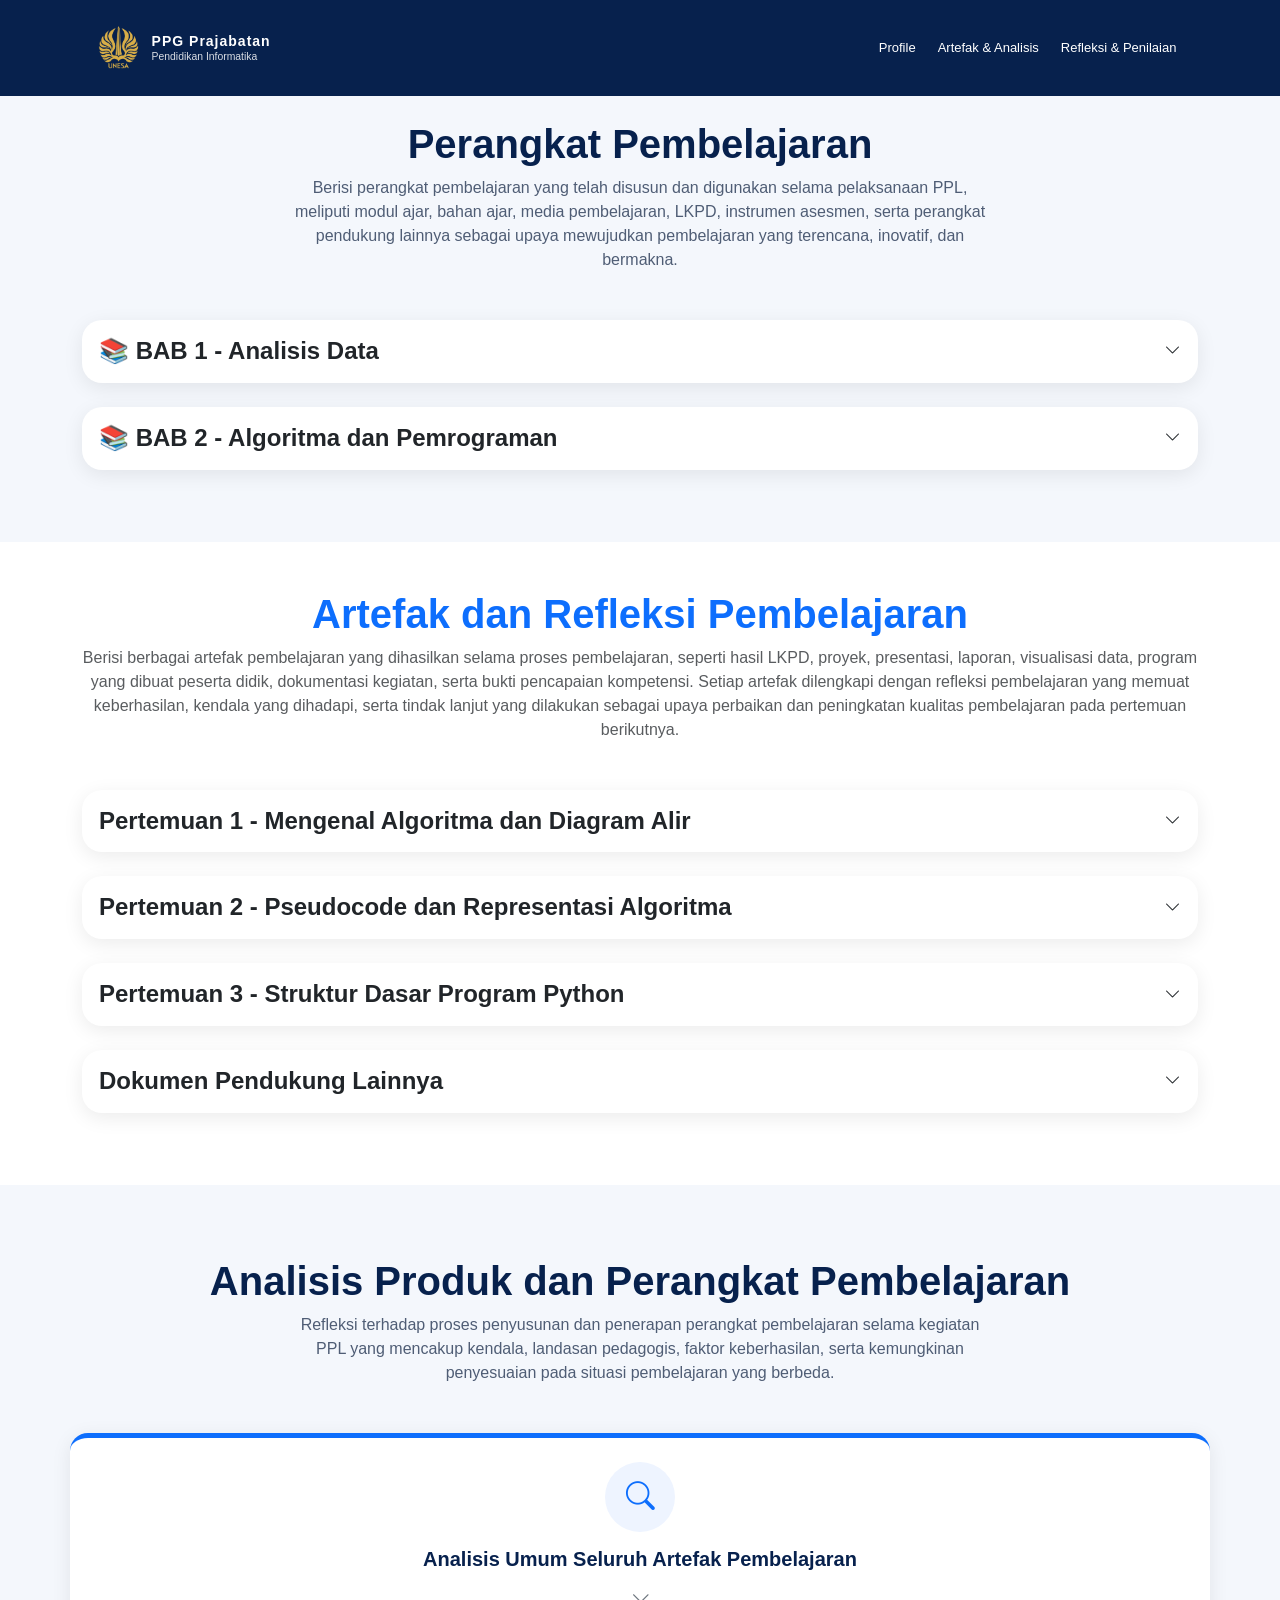
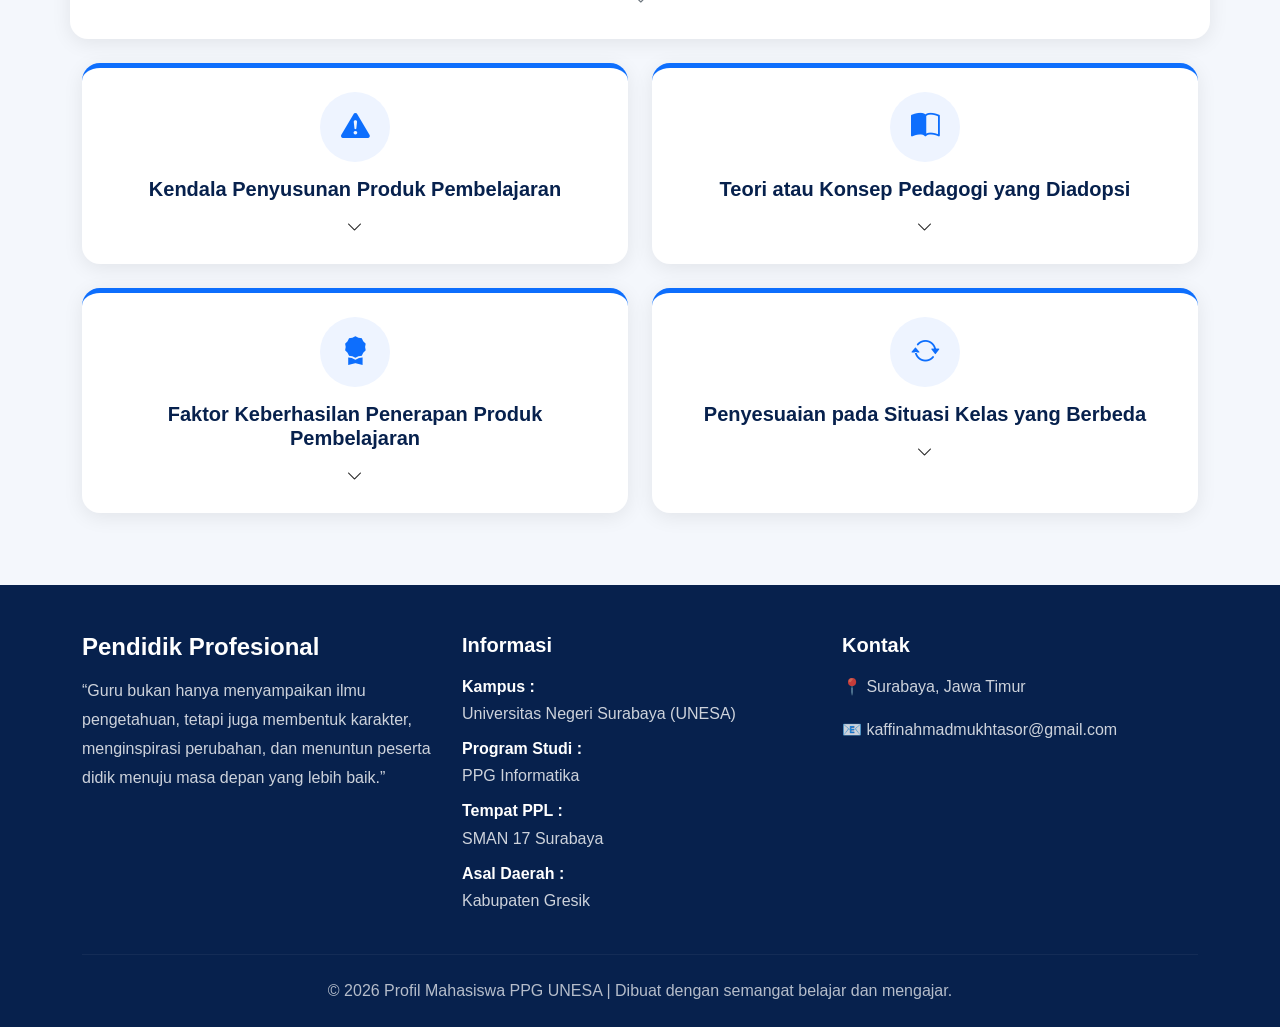
==== artefak.html @ b84ec9e9 "wkwk" ====
<!DOCTYPE html>
<html lang="id">
<head>
    <meta charset="UTF-8">
    <meta name="viewport" content="width=device-width, initial-scale=1.0">
    <!-- FAVICON -->
    <link rel="icon" type="image/png" href="foto/Logo Unesa-01.png">
    <title>Artefak Pembelajaran | E-Portfolio PPL Terbimbing</title>


    <!-- Open Graph -->
    <meta property="og:title" content="E-Portfolio PPL Terbimbing">
    <meta property="og:description" content="Portofolio kegiatan PPL Terbimbing yang berisi profil, perangkat pembelajaran, artefak pembelajaran, refleksi, dokumentasi kegiatan, serta hasil pengembangan kompetensi profesional sebagai calon guru.">
    <meta property="og:image" content="https://kaffin190176.github.io/portofolio/foto/Logo Unesa-01.png">
    <meta property="og:url" content="https://kaffin190176.github.io/portofolio/">
    <meta property="og:type" content="website">

    <!-- Twitter Card -->
    <meta name="twitter:card" content="summary_large_image">
    <!-- Bootstrap -->
    <link href="https://cdn.jsdelivr.net/npm/bootstrap@5.3.3/dist/css/bootstrap.min.css" rel="stylesheet">

    <!-- Bootstrap Icon -->
    <link rel="stylesheet"
          href="https://cdn.jsdelivr.net/npm/bootstrap-icons@1.11.3/font/bootstrap-icons.min.css">

    <!-- Style -->
    <link rel="stylesheet" href="style.css">


</head>

<body>

<!-- NAVBAR -->
<nav id="navbar"></nav>
<div class="modal fade" id="pdfModal" tabindex="-1">

        <div class="modal-dialog modal-xl modal-dialog-centered">

            <div class="modal-content">

                <div class="modal-header">

                    <h5 class="modal-title" id="pdfTitle">
                        Preview PDF
                    </h5>

                    <button type="button"
                            class="btn-close"
                            data-bs-dismiss="modal">
                    </button>

                </div>

                <div class="modal-body p-0">

                    <iframe id="pdfFrame"
                            width="100%"
                            height="700"
                            style="border:none;">
                    </iframe>

                </div>

            </div>

        </div>

    </div>
    <!-- fade xlsx -->
    <div class="modal fade" id="excelModal" tabindex="-1">

        <div class="modal-dialog modal-xl">

            <div class="modal-content">

                <div class="modal-header">

                    <h5 class="modal-title" id="excelTitle">
                        Preview Excel
                    </h5>

                    <button type="button"
                            class="btn-close"
                            data-bs-dismiss="modal">
                    </button>

                </div>

                <div class="modal-body p-0">

                    <iframe id="excelFrame"
                            width="100%"
                            height="700"
                            style="border:none;">
                    </iframe>

                </div>

            </div>

        </div>

    </div>
    <!-- fade ppt -->
     <div class="modal fade" id="pptModal" tabindex="-1">

        <div class="modal-dialog modal-xl modal-dialog-centered">

            <div class="modal-content">

                <div class="modal-header">
                    <h5 class="modal-title" id="pptTitle">
                        Preview PPT
                    </h5>

                    <button type="button"
                            class="btn-close"
                            data-bs-dismiss="modal">
                    </button>
                </div>

                <div class="modal-body p-0">

                    <iframe id="pptFrame"
                            width="100%"
                            height="700"
                            style="border:none;">
                    </iframe>

                </div>

            </div>

        </div>

    </div>

<main>
<!-- HERO -->
<section class="artefak-header">
    <div class="container">
        <br>
        <h1 class="fw-bold">Perangkat Pembelajaran</h1>
        <p class="mb-0">
                Berisi perangkat pembelajaran yang telah disusun dan digunakan selama pelaksanaan PPL, meliputi modul ajar, bahan ajar, media pembelajaran, LKPD, instrumen asesmen, serta perangkat pendukung lainnya sebagai upaya mewujudkan pembelajaran yang terencana, inovatif, dan bermakna.
        </p>
    </div>
</section>

    
<!-- CONTENT -->
<section class="py-5">
    <div class="container">

<!-- BAB 1 -->
<div class="dashboard-card mb-4">

    <div class="card-body p-0">

        <!-- HEADER BAB -->
        <button class="btn w-100 text-start p-3 fw-bold d-flex justify-content-between align-items-center"
                data-bs-toggle="collapse"
                data-bs-target="#bab1">

            <h4 class="mb-0 fw-bold">📚 BAB 1 - Analisis Data</h4>

            <i class="bi bi-chevron-down"></i>

        </button>

        <!-- CONTENT BAB -->
        <div id="bab1" class="collapse px-3 pb-3">

            <!-- MODUL AJAR -->
            <div class="resource-item border rounded p-3 d-flex justify-content-between align-items-center mb-3">

                <div class="d-flex gap-3 align-items-center">

                    <i class="bi bi-file-earmark-pdf-fill text-danger fs-2"></i>

                    <div>
                        <div class="fw-bold">
                            Modul Ajar Analisis Data
                        </div>

                        <small class="text-muted">
                            Materi lengkap dalam bentuk PDF
                        </small>
                    </div>

                </div>

                <button class="btn btn-outline-primary btn-sm"
                        data-pdf="file/analisis data/analisisdata.pdf"
                        data-bs-toggle="modal"
                        data-bs-target="#pdfModal">

                    Buka PDF

                </button>

            </div>

            <!-- MATERI 1 -->
            <div class="border rounded p-3 mb-3">

                <button class="btn w-100 text-start fw-semibold d-flex justify-content-between align-items-center"
                        data-bs-toggle="collapse"
                        data-bs-target="#materi1">

                    <span>
                        Pertemuan 1 - Pengenalan Data dan Perkakas Analisis Data
                    </span>

                    <i class="bi bi-caret-down-fill"></i>

                </button>

                <div id="materi1" class="collapse  mt-3">

                    <div class="d-flex flex-column gap-3">

                        <!-- PPT -->
                        <div class="resource-item border rounded p-3 d-flex justify-content-between align-items-center">

                            <div class="d-flex gap-3 align-items-center">

                                <i class="bi bi-file-earmark-slides-fill text-success fs-2"></i>

                                <div>

                                    <div class="fw-bold">
                                        PPT - Pengenalan Data dan Perkakas Analisis Data
                                    </div>

                                    <small class="text-muted">
                                        Slide pembelajaran
                                    </small>

                                </div>

                            </div>

                            <button class="btn btn-outline-success btn-sm open-ppt"
                                    data-title="Pengenalan Data dan Perkakas Analisis Data"
                                    data-ppt="https://kaffin190176.github.io/portofolio/file/analisis data/Pertemuan 1 - Pengenalan Data dan Perkakas Analisis Data.pptx"
                                    data-bs-toggle="modal"
                                    data-bs-target="#pptModal">

                                Lihat PPT

                            </button>

                        </div>

                        <!-- LKPD -->
                        <div class="resource-item border rounded p-3 d-flex justify-content-between align-items-center">

                            <div class="d-flex gap-3 align-items-center">

                                <i class="bi bi-file-earmark-pdf-fill text-danger fs-2"></i>

                                <div>

                                    <div class="fw-bold">
                                        LKPD - Pengenalan Data dan Perkakas Analisis Data
                                    </div>

                                    <small class="text-muted">
                                        Lembar Kerja Peserta Didik
                                    </small>

                                </div>

                            </div>

                            <button class="btn btn-outline-primary btn-sm"
                                    data-pdf="file/analisis data/LKPD - Pengenalan Data dan Perkakas Analisis Data.pdf"
                                    data-bs-toggle="modal"
                                    data-bs-target="#pdfModal">

                                Buka PDF

                            </button>

                        </div>

                    </div>

                </div>

            </div>

            <!-- MATERI 2 -->
            <div class="border rounded p-3 mb-3">

                <button class="btn w-100 text-start fw-semibold d-flex justify-content-between align-items-center"
                        data-bs-toggle="collapse"
                        data-bs-target="#materi2">

                    <span>
                        Pertemuan 2 - Dasar dan Perhitungan Data dengan Python
                    </span>

                    <i class="bi bi-caret-down-fill"></i>

                </button>

                <div id="materi2" class="collapse  mt-3">

                    <div class="d-flex flex-column gap-3">

                        <!-- PPT -->
                        <div class="resource-item border rounded p-3 d-flex justify-content-between align-items-center">

                            <div class="d-flex gap-3 align-items-center">

                                <i class="bi bi-file-earmark-slides-fill text-success fs-2"></i>

                                <div>

                                    <div class="fw-bold">
                                        PPT - Dasar dan Perhitungan Data dengan Python
                                    </div>

                                    <small class="text-muted">
                                        Slide pembelajaran
                                    </small>

                                </div>

                            </div>

                            <button class="btn btn-outline-success btn-sm open-ppt"
                                    data-title="Dasar dan Perhitungan Data dengan Python"
                                    data-ppt="https://kaffin190176.github.io/portofolio/file/analisis data/Pertemuan 2 - Dasar dan Perhitungan Data dengan Python.pptx"
                                    data-bs-toggle="modal"
                                    data-bs-target="#pptModal">

                                Lihat PPT

                            </button>

                        </div>
                        <!-- LKPD -->
                        <div class="resource-item border rounded p-3 d-flex justify-content-between align-items-center">

                            <div class="d-flex gap-3 align-items-center">

                                <i class="bi bi-file-earmark-pdf-fill text-danger fs-2"></i>

                                <div>

                                    <div class="fw-bold">
                                        LKPD - Dasar dan Perhitungan Data dengan Python
                                    </div>

                                    <small class="text-muted">
                                        Lembar Kerja Peserta Didik
                                    </small>

                                </div>

                            </div>

                            <button class="btn btn-outline-primary btn-sm"
                                    data-pdf="file/analisis data/LKPD - Dasar dan Perhitungan Data dengan Python.pdf"
                                    data-bs-toggle="modal"
                                    data-bs-target="#pdfModal">

                                Buka PDF

                            </button>

                        </div>

                    </div>

                </div>

            </div>

            <!-- MATERI 3 -->
            <div class="border rounded p-3 mb-3">

                <button class="btn w-100 text-start fw-semibold d-flex justify-content-between align-items-center"
                        data-bs-toggle="collapse"
                        data-bs-target="#materi3">

                    <span>
                        Pertemuan 3 - Koleksi dan Visualisasi Data
                    </span>

                    <i class="bi bi-caret-down-fill"></i>

                </button>

                <div id="materi3" class="collapse  mt-3">

                    <div class="d-flex flex-column gap-3">

                        <!-- PPT -->
                        <div class="resource-item border rounded p-3 d-flex justify-content-between align-items-center">

                            <div class="d-flex gap-3 align-items-center">

                                <i class="bi bi-file-earmark-slides-fill text-success fs-2"></i>

                                <div>

                                    <div class="fw-bold">
                                        PPT - Koleksi dan Visualisasi Data
                                    </div>

                                    <small class="text-muted">
                                        Slide pembelajaran
                                    </small>

                                </div>

                            </div>

                            <button class="btn btn-outline-success btn-sm open-ppt"
                                    data-title="Koleksi dan Visualisasi Data"
                                    data-ppt="https://kaffin190176.github.io/portofolio/file/analisis data/Pertemuan 3 - Koleksi dan Visualisasi Data.pptx"
                                    data-bs-toggle="modal"
                                    data-bs-target="#pptModal">

                                Lihat PPT

                            </button>

                        </div>
                        <!-- LKPD -->
                        <div class="resource-item border rounded p-3 d-flex justify-content-between align-items-center">

                            <div class="d-flex gap-3 align-items-center">

                                <i class="bi bi-file-earmark-pdf-fill text-danger fs-2"></i>

                                <div>

                                    <div class="fw-bold">
                                        LKPD - Pengenalan Data dan Perkakas Analisis Data
                                    </div>

                                    <small class="text-muted">
                                        Lembar Kerja Peserta Didik
                                    </small>

                                </div>

                            </div>

                            <button class="btn btn-outline-primary btn-sm"
                                    data-pdf="file/analisis data/LKPD - Pengenalan Data dan Perkakas Analisis Data.pdf"
                                    data-bs-toggle="modal"
                                    data-bs-target="#pdfModal">

                                Buka PDF

                            </button>

                        </div>

                    </div>

                </div>

            </div>

        </div>

    </div>

</div>
        
<!-- BAB 2 -->
<div class="dashboard-card mb-4">

    <div class="card-body p-0">

        <!-- HEADER BAB -->
        <button class="btn w-100 text-start p-3 fw-bold d-flex justify-content-between align-items-center"
                data-bs-toggle="collapse"
                data-bs-target="#bab2">

            <h4 class="mb-0 fw-bold">📚 BAB 2 - Algoritma dan Pemrograman</h4>

            <i class="bi bi-chevron-down"></i>

        </button>

        <!-- CONTENT BAB -->
        <div id="bab2" class="collapse px-3 pb-3">

            <!-- MODUL AJAR -->
            <div class="resource-item border rounded p-3 d-flex justify-content-between align-items-center mb-3">

                <div class="d-flex gap-3 align-items-center">

                    <i class="bi bi-file-earmark-pdf-fill text-danger fs-2"></i>

                    <div>
                        <div class="fw-bold">
                            Modul Ajar Algoritma dan Pemrograman
                        </div>

                        <small class="text-muted">
                            Materi lengkap dalam bentuk PDF
                        </small>
                    </div>

                </div>

                <button class="btn btn-outline-primary btn-sm"
                        data-pdf="file/algoritma/Modul Ajar Informatika Kelas X SMA Fase E Bab 7.pdf"
                        data-bs-toggle="modal"
                        data-bs-target="#pdfModal">

                    Buka PDF

                </button>

            </div>

            <!-- MATERI 1 -->
            <div class="border rounded p-3 mb-3">

                <button class="btn w-100 text-start fw-semibold d-flex justify-content-between align-items-center"
                        data-bs-toggle="collapse"
                        data-bs-target="#materi2.1">

                    <span>
                        Pertemuan 1 - Mengenal Algoritma dan Diagram Alir
                    </span>

                    <i class="bi bi-caret-down-fill"></i>

                </button>

                <div id="materi2.1" class="collapse  mt-3">

                    <div class="d-flex flex-column gap-3">

                        <!-- PPT -->
                        <div class="resource-item border rounded p-3 d-flex justify-content-between align-items-center">

                            <div class="d-flex gap-3 align-items-center">

                                <i class="bi bi-file-earmark-slides-fill text-success fs-2"></i>

                                <div>

                                    <div class="fw-bold">
                                        PPT - Mengenal Algoritma dan Diagram Alir 
                                    </div>

                                    <small class="text-muted">
                                        Slide pembelajaran
                                    </small>

                                </div>

                            </div>

                            <button class="btn btn-outline-success btn-sm open-ppt"
                                    data-title="Mengenal Algoritma dan Diagram Alir"
                                    data-ppt="https://kaffin190176.github.io/portofolio/file/algoritma/Pertemuan 1. Mengenal Algoritma dan Diagram Alir.pptx"
                                    data-bs-toggle="modal"
                                    data-bs-target="#pptModal">

                                Lihat PPT

                            </button>

                        </div>

                        <!-- LKPD -->
                        <div class="resource-item border rounded p-3 d-flex justify-content-between align-items-center">

                            <div class="d-flex gap-3 align-items-center">

                                <i class="bi bi-file-earmark-pdf-fill text-danger fs-2"></i>

                                <div>

                                    <div class="fw-bold">
                                        LKPD - Mengenal Algoritma dan Diagram Alir
                                    </div>

                                    <small class="text-muted">
                                        Lembar Kerja Peserta Didik
                                    </small>

                                </div>

                            </div>

                            <button class="btn btn-outline-primary btn-sm"
                                    data-pdf="file/algoritma/LKPD Pertemuan 1.pdf"
                                    data-bs-toggle="modal"
                                    data-bs-target="#pdfModal">

                                Buka PDF

                            </button>

                        </div>

                    </div>

                </div>

            </div>

            <!-- MATERI 2 -->
            <div class="border rounded p-3 mb-3">

                <button class="btn w-100 text-start fw-semibold d-flex justify-content-between align-items-center"
                        data-bs-toggle="collapse"
                        data-bs-target="#materi2.2">

                    <span>
                        Pertemuan 2 - Pseudocode dan Representasi Algoritma
                    </span>

                    <i class="bi bi-caret-down-fill"></i>

                </button>

                <div id="materi2.2" class="collapse  mt-3">

                    <div class="d-flex flex-column gap-3">

                        <!-- PPT -->
                        <div class="resource-item border rounded p-3 d-flex justify-content-between align-items-center">

                            <div class="d-flex gap-3 align-items-center">

                                <i class="bi bi-file-earmark-slides-fill text-success fs-2"></i>

                                <div>

                                    <div class="fw-bold">
                                        PPT - Pseudocode dan Representasi Algoritma
                                    </div>

                                    <small class="text-muted">
                                        Slide pembelajaran
                                    </small>

                                </div>

                            </div>

                            <button class="btn btn-outline-success btn-sm open-ppt"
                                    data-title="Pseudocode dan Representasi Algoritma"
                                    data-ppt="https://kaffin190176.github.io/portofolio/file/algoritma/Pertemuan 2. Pseudocode dan Representasi Algoritma.pptx"
                                    data-bs-toggle="modal"
                                    data-bs-target="#pptModal">

                                Lihat PPT

                            </button>

                        </div>
                        <!-- LKPD -->
                        <div class="resource-item border rounded p-3 d-flex justify-content-between align-items-center">

                            <div class="d-flex gap-3 align-items-center">

                                <i class="bi bi-file-earmark-pdf-fill text-danger fs-2"></i>

                                <div>

                                    <div class="fw-bold">
                                        LKPD - Pseudocode dan Representasi Algoritma
                                    </div>

                                    <small class="text-muted">
                                        Lembar Kerja Peserta Didik
                                    </small>

                                </div>

                            </div>

                            <button class="btn btn-outline-primary btn-sm"
                                    data-pdf="file/algoritma/LKPD Pertemuan 2.pdf"
                                    data-bs-toggle="modal"
                                    data-bs-target="#pdfModal">

                                Buka PDF

                            </button>

                        </div>

                    </div>

                </div>

            </div>

            <!-- MATERI 3 -->
            <div class="border rounded p-3 mb-3">

                <button class="btn w-100 text-start fw-semibold d-flex justify-content-between align-items-center"
                        data-bs-toggle="collapse"
                        data-bs-target="#materi2.3">

                    <span>
                        Pertemuan 3 - Struktur Dasar Program Python
                    </span>

                    <i class="bi bi-caret-down-fill"></i>

                </button>

                <div id="materi2.3" class="collapse  mt-3">

                    <div class="d-flex flex-column gap-3">

                        <!-- PPT -->
                        <div class="resource-item border rounded p-3 d-flex justify-content-between align-items-center">

                            <div class="d-flex gap-3 align-items-center">

                                <i class="bi bi-file-earmark-slides-fill text-success fs-2"></i>

                                <div>

                                    <div class="fw-bold">
                                        PPT - Struktur Dasar Program Python
                                    </div>

                                    <small class="text-muted">
                                        Slide pembelajaran
                                    </small>

                                </div>

                            </div>

                            <button class="btn btn-outline-success btn-sm open-ppt"
                                    data-title="Struktur Dasar Program Python"
                                    data-ppt="https://kaffin190176.github.io/portofolio/file/algoritma/Pertemuan 3. Struktur Dasar Program Python.pptx"
                                    data-bs-toggle="modal"
                                    data-bs-target="#pptModal">

                                Lihat PPT

                            </button>

                        </div>
                        <!-- LKPD -->
                        <div class="resource-item border rounded p-3 d-flex justify-content-between align-items-center">

                            <div class="d-flex gap-3 align-items-center">

                                <i class="bi bi-file-earmark-pdf-fill text-danger fs-2"></i>

                                <div>

                                    <div class="fw-bold">
                                        LKPD - Struktur Dasar Program Python
                                    </div>

                                    <small class="text-muted">
                                        Lembar Kerja Peserta Didik
                                    </small>

                                </div>

                            </div>

                            <button class="btn btn-outline-primary btn-sm"
                                    data-pdf="file/algoritma/LKPD Pertemuan 3.pdf"
                                    data-bs-toggle="modal"
                                    data-bs-target="#pdfModal">

                                Buka PDF

                            </button>

                        </div>

                    </div>

                </div>

            </div>

        </div>

    </div>

</div>




    
    </div>
</section>

<!-- ARTEFAK PEMBELAJARAN -->
<section class="artefak-siswa py-5 bg-white">
    <div class="container">

        <div class="text-center mb-5">
            <h1 class="fw-bold text-primary">
                Artefak dan Refleksi Pembelajaran
            </h1>

            <p class="text-muted mb-0">
                Berisi berbagai artefak pembelajaran yang dihasilkan selama proses
                pembelajaran, seperti hasil LKPD, proyek, presentasi, laporan,
                visualisasi data, program yang dibuat peserta didik, dokumentasi
                kegiatan, serta bukti pencapaian kompetensi. Setiap artefak
                dilengkapi dengan refleksi pembelajaran yang memuat keberhasilan,
                kendala yang dihadapi, serta tindak lanjut yang dilakukan sebagai
                upaya perbaikan dan peningkatan kualitas pembelajaran pada
                pertemuan berikutnya.
            </p>
        </div>

        <!-- Pertemuan 1 -->
        <div class="dashboard-card mb-4">

            <div class="card-body p-0">

                <button class="btn w-100 text-start p-3 fw-bold d-flex justify-content-between align-items-center"
                        data-bs-toggle="collapse"
                        data-bs-target="#artefakBab1">

                    <h4 class="mb-0 fw-bold">
                        Pertemuan 1 - Mengenal Algoritma dan Diagram Alir
                    </h4>

                    <i class="bi bi-chevron-down"></i>

                </button>

                <div id="artefakBab1" class="collapse px-3 pb-3">

                    <div class="resource-item border rounded p-3 d-flex justify-content-between align-items-center mt-3">

                        <div class="d-flex gap-3 align-items-center">

                            <i class="bi bi-file-earmark-pdf-fill text-danger fs-2"></i>

                            <div>
                                <div class="fw-bold">
                                    Asesmen Diagnostik Peserta Didik
                                </div>

                                <small class="text-muted">
                                    Kumpulan hasil pekerjaan peserta didik
                                </small>
                            </div>

                        </div>

                        <button class="btn btn-outline-danger btn-sm"
                                data-pdf="file/artefak/Asesmen Diagnostik.pdf"
                                data-bs-toggle="modal"
                                data-bs-target="#pdfModal">

                            Lihat

                        </button>

                    </div>

                    <div class="resource-item border rounded p-3 d-flex justify-content-between align-items-center mt-3">

                        <div class="d-flex gap-3 align-items-center">

                            <i class="bi bi-file-earmark-pdf-fill text-danger fs-2"></i>

                            <div>
                                <div class="fw-bold">
                                    Lembar Hasil Kerja Peserta Didik
                                </div>

                                <small class="text-muted">
                                    Kumpulan hasil pekerjaan peserta didik
                                </small>
                            </div>

                        </div>

                        <button class="btn btn-outline-danger btn-sm"
                                data-pdf="file/artefak/Hasil Kerja - Mengenal Algoritma dan Diagram Alir.pdf"
                                data-bs-toggle="modal"
                                data-bs-target="#pdfModal">

                            Lihat

                        </button>

                    </div>

                    

                    <div class="resource-item border rounded p-3 d-flex justify-content-between align-items-center mt-3">

                        <div class="d-flex gap-3 align-items-center">

                            <i class="bi bi-file-earmark-pdf-fill text-danger fs-2"></i>

                            <div>
                                <div class="fw-bold">
                                    Refleksi 
                                </div>

                                <small class="text-muted">
                                    Kumpulan hasil pekerjaan peserta didik
                                </small>
                            </div>

                        </div>

                        <button class="btn btn-outline-danger btn-sm"
                                data-pdf="file/artefak/LK 4 Refleksi Pembelajaran Praktik Terbimbing Siklus 1.pdf"
                                data-bs-toggle="modal"
                                data-bs-target="#pdfModal">

                            Lihat

                        </button>

                    </div>







                </div>

            </div>

        </div>

        <div class="dashboard-card mb-4">

            <div class="card-body p-0">

                <button class="btn w-100 text-start p-3 fw-bold d-flex justify-content-between align-items-center"
                        data-bs-toggle="collapse"
                        data-bs-target="#artefakBab2">

                    <h4 class="mb-0 fw-bold">
                        Pertemuan 2 - Pseudocode dan Representasi Algoritma
                    </h4>

                    <i class="bi bi-chevron-down"></i>

                </button>
                <div id="artefakBab2" class="collapse px-3 pb-3">
                

                    <div class="resource-item border rounded p-3 d-flex justify-content-between align-items-center mt-3">

                        <div class="d-flex gap-3 align-items-center">

                            <i class="bi bi-file-earmark-pdf-fill text-danger fs-2"></i>

                            <div>
                                <div class="fw-bold">
                                    Lembar Hasil Kerja Peserta Didik
                                </div>

                                <small class="text-muted">
                                    Kumpulan hasil pekerjaan peserta didik
                                </small>
                            </div>

                        </div>

                        <button class="btn btn-outline-danger btn-sm"
                                data-pdf="file/artefak/Hasil Kerja - Pseudocode dan Representasi Algoritma.pdf"
                                data-bs-toggle="modal"
                                data-bs-target="#pdfModal">

                            Lihat

                        </button>

                    </div>

                    

                    <div class="resource-item border rounded p-3 d-flex justify-content-between align-items-center mt-3">

                        <div class="d-flex gap-3 align-items-center">

                            <i class="bi bi-file-earmark-pdf-fill text-danger fs-2"></i>

                            <div>
                                <div class="fw-bold">
                                    Refleksi 
                                </div>

                                <small class="text-muted">
                                    Kumpulan hasil pekerjaan peserta didik
                                </small>
                            </div>

                        </div>

                        <button class="btn btn-outline-danger btn-sm"
                                data-pdf="file/artefak/LK 4 Refleksi Pembelajaran Praktik Terbimbing Siklus 2.pdf"
                                data-bs-toggle="modal"
                                data-bs-target="#pdfModal">

                            Lihat

                        </button>

                    </div>







                </div>

            </div>

        </div>

        <div class="dashboard-card mb-4">

            <div class="card-body p-0">

                <button class="btn w-100 text-start p-3 fw-bold d-flex justify-content-between align-items-center"
                        data-bs-toggle="collapse"
                        data-bs-target="#artefakBab3">

                    <h4 class="mb-0 fw-bold">
                        Pertemuan 3 - Struktur Dasar Program Python
                    </h4>

                    <i class="bi bi-chevron-down"></i>

                </button>

                <div id="artefakBab3" class="collapse px-3 pb-3">

                    

                    <div class="resource-item border rounded p-3 d-flex justify-content-between align-items-center mt-3">

                        <div class="d-flex gap-3 align-items-center">

                            <i class="bi bi-file-earmark-pdf-fill text-danger fs-2"></i>

                            <div>
                                <div class="fw-bold">
                                    Lembar Hasil Kerja Peserta Didik
                                </div>

                                <small class="text-muted">
                                    Kumpulan hasil pekerjaan peserta didik
                                </small>
                            </div>

                        </div>

                        <button class="btn btn-outline-danger btn-sm"
                                data-pdf="file/artefak/Hasil Kerja - Struktur Dasar Program Python.pdf"
                                data-bs-toggle="modal"
                                data-bs-target="#pdfModal">

                            Lihat

                        </button>

                    </div>

                    

                    <div class="resource-item border rounded p-3 d-flex justify-content-between align-items-center mt-3">

                        <div class="d-flex gap-3 align-items-center">

                            <i class="bi bi-file-earmark-pdf-fill text-danger fs-2"></i>

                            <div>
                                <div class="fw-bold">
                                    Refleksi 
                                </div>

                                <small class="text-muted">
                                    Kumpulan hasil pekerjaan peserta didik
                                </small>
                            </div>

                        </div>

                        <button class="btn btn-outline-danger btn-sm"
                                data-pdf="file/artefak/LK 4 Refleksi Pembelajaran Praktik Terbimbing Siklus 3.pdf"
                                data-bs-toggle="modal"
                                data-bs-target="#pdfModal">

                            Lihat

                        </button>

                    </div>







                </div>

            </div>


            

        </div>
        <div class="dashboard-card mb-4">

            <div class="card-body p-0">

                <button class="btn w-100 text-start p-3 fw-bold d-flex justify-content-between align-items-center"
                        data-bs-toggle="collapse"
                        data-bs-target="#dokumenpendukung">

                    <h4 class="mb-0 fw-bold">
                        Dokumen Pendukung Lainnya
                    </h4>

                    <i class="bi bi-chevron-down"></i>

                </button>
                <div id="dokumenpendukung" class="collapse px-3 pb-3">
                
                    <!-- excel -->
                    <div class="resource-item border rounded p-3 d-flex justify-content-between align-items-center">

                        <div class="d-flex gap-3 align-items-center">

                            <i class="bi bi-file-earmark-excel-fill text-success fs-2"></i>

                            <div>

                                <div class="fw-bold">
                                    Nilai Kelas X-6
                                </div>

                                <small class="text-muted">
                                    Dokumen Excel
                                </small>

                            </div>

                        </div>

                        <button class="btn btn-outline-success btn-sm open-excel"
                                data-title="Hasil Analisis Data Siswa"
                                data-excel="https://kaffin190176.github.io/portofolio/file/artefak/Nilai X-6.xlsx"
                                data-bs-toggle="modal"
                                data-bs-target="#excelModal">

                            Lihat Excel

                        </button>

                    </div>

                    

                    <div class="resource-item border rounded p-3 d-flex justify-content-between align-items-center mt-3">

                        <div class="d-flex gap-3 align-items-center">

                            <i class="bi bi-file-earmark-pdf-fill text-danger fs-2"></i>

                            <div>
                                <div class="fw-bold">
                                    Refleksi 
                                </div>

                                <small class="text-muted">
                                    Kumpulan hasil pekerjaan peserta didik
                                </small>
                            </div>

                        </div>

                        <button class="btn btn-outline-danger btn-sm"
                                data-pdf="file/artefak/LK 4 Refleksi Pembelajaran Praktik Terbimbing Siklus 2.pdf"
                                data-bs-toggle="modal"
                                data-bs-target="#pdfModal">

                            Lihat

                        </button>

                    </div>







                </div>

            </div>

        </div>

    </div>
</section>



<section class="artefak-header py-5">

    <div class="container">

        <div class="text-center mb-5">
<br>
            <h1 class="fw-bold">
                Analisis Produk dan Perangkat Pembelajaran
            </h1>

            <p class="col-lg-8 mx-auto mb-0">
                Refleksi terhadap proses penyusunan dan penerapan perangkat
                pembelajaran selama kegiatan PPL yang mencakup kendala,
                landasan pedagogis, faktor keberhasilan, serta kemungkinan
                penyesuaian pada situasi pembelajaran yang berbeda.
            </p>

        </div>

        <div class="row g-4">
 <div class="analysis-card">

                <div class="analysis-header"
                    data-bs-toggle="collapse"
                    data-bs-target="#kendalaCollapse">

                    <div class="analysis-icon">
                        <i class="bi bi-search"></i>
                    </div>

                    <h5 class="analysis-title">
                        Analisis Umum Seluruh Artefak Pembelajaran
                    </h5>

                    <div class="analysis-arrow">
                        <i class="bi bi-chevron-down"></i>
                    </div>

                </div>

                <div class="collapse" id="kendalaCollapse">

                    <div class="analysis-content">

                        <div class="analysis-section">
                            <span class="badge bg-primary analysis-badge">
                                Konteks
                            </span>
                            <p>
                                Artefak pembelajaran yang disusun selama kegiatan PPL Terbimbing meliputi asesmen diagnostik, modul ajar, LKPD, media pembelajaran, instrumen asesmen, serta media interaktif berupa Blooket. Pengembangan artefak dilakukan secara bertahap melalui tiga siklus pembelajaran. Pada siklus pertama, pembelajaran masih dilaksanakan secara sederhana tanpa menggunakan modul ajar dan LKPD, sehingga kegiatan belajar lebih berfokus pada penyampaian materi dan pemberian tugas. Pada siklus kedua, mulai disusun perangkat pembelajaran yang lebih lengkap untuk mendukung proses belajar yang lebih terarah. Selanjutnya, pada siklus ketiga dilakukan penyempurnaan berdasarkan hasil refleksi dan masukan guru pamong dengan menambahkan aktivitas pembelajaran interaktif menggunakan Blooket untuk meningkatkan keterlibatan peserta didik.
                            </p>
                        </div>

                        <div class="analysis-section">
                            <span class="badge bg-success analysis-badge">
                                Tujuan
                            </span>
                            <p>
                               Penyusunan artefak pembelajaran bertujuan untuk membantu guru merancang dan melaksanakan pembelajaran yang sistematis, terstruktur, dan berpusat pada peserta didik. Selain itu, artefak tersebut dirancang untuk mendukung ketercapaian tujuan pembelajaran melalui kegiatan yang lebih aktif, memberikan pengalaman belajar yang bermakna, serta memudahkan guru dalam melakukan evaluasi dan refleksi terhadap proses pembelajaran. Penggunaan berbagai artefak juga bertujuan menciptakan suasana belajar yang lebih menarik sehingga peserta didik memiliki motivasi dan partisipasi yang lebih tinggi selama pembelajaran berlangsung.
                            </p>
                        </div>

                        

                        <div class="analysis-section">
                            <span class="badge bg-info text-dark analysis-badge">
                                Kelebihan
                            </span>
                            <p>
                                Artefak yang dikembangkan mampu memberikan arah yang lebih jelas dalam pelaksanaan pembelajaran karena setiap kegiatan telah dirancang sesuai tujuan pembelajaran yang ingin dicapai. Modul ajar membantu guru mengelola alur pembelajaran secara sistematis, sedangkan LKPD memberikan kesempatan kepada peserta didik untuk belajar secara aktif melalui berbagai aktivitas yang terstruktur. Asesmen diagnostik membantu mengidentifikasi kemampuan awal peserta didik sehingga pembelajaran dapat dirancang lebih sesuai dengan kebutuhan mereka. Selain itu, penggunaan media interaktif seperti Blooket terbukti meningkatkan antusiasme, partisipasi, dan keterlibatan peserta didik dalam proses pembelajaran. Artefak yang dikembangkan juga mendukung terciptanya pembelajaran yang lebih berpusat pada peserta didik dibandingkan pembelajaran yang hanya berfokus pada penyampaian materi.
                            </p>
                        </div>
                        <div class="analysis-section">
                            <span class="badge bg-warning text-dark analysis-badge">
                                Kekurangan
                            </span>
                            <p>
                                Meskipun telah mengalami pengembangan dan perbaikan pada setiap siklus, artefak pembelajaran yang disusun masih memiliki beberapa keterbatasan. Pada tahap awal, perangkat pembelajaran belum sepenuhnya mampu mengakomodasi kebutuhan belajar peserta didik karena belum didukung oleh asesmen diagnostik dan perencanaan yang terstruktur. Pada siklus berikutnya, pembelajaran yang terlalu berfokus pada pengerjaan LKPD membuat kegiatan belajar menjadi kurang bervariasi dan cenderung monoton. Selain itu, efektivitas penggunaan media pembelajaran sangat dipengaruhi oleh kondisi kelas, ketersediaan sarana, serta kemampuan guru dalam mengelola aktivitas pembelajaran. Oleh karena itu, artefak yang telah disusun masih memerlukan penyempurnaan agar lebih adaptif terhadap berbagai kondisi dan karakteristik peserta didik.
                            </p>
                        </div>

                        <div class="analysis-section">
                            <span class="badge bg-secondary analysis-badge">
                                Kajian Teori
                            </span>
                            <p>
                                Pengembangan artefak pembelajaran didasarkan pada berbagai teori dan konsep yang dipelajari selama PPG Prajabatan. Penggunaan asesmen diagnostik mencerminkan penerapan prinsip Teaching at the Right Level (TaRL) yang menekankan pentingnya memahami kemampuan awal peserta didik sebelum merancang pembelajaran. Penyusunan modul ajar dan LKPD mengacu pada prinsip constructive alignment, yaitu keselarasan antara tujuan pembelajaran, aktivitas pembelajaran, dan asesmen. Penggunaan aktivitas diskusi, eksplorasi, dan media interaktif menunjukkan penerapan teori konstruktivisme yang memandang bahwa peserta didik membangun pengetahuannya melalui pengalaman belajar yang aktif. Selain itu, pengembangan pembelajaran dari siklus pertama hingga siklus ketiga mencerminkan penerapan pembelajaran berpusat pada peserta didik (Student-Centered Learning) dan prinsip refleksi berkelanjutan. Inovasi penggunaan Blooket juga mendukung terciptanya lingkungan belajar yang lebih menarik dan memotivasi peserta didik untuk terlibat aktif dalam proses pembelajaran. Seluruh artefak yang dikembangkan sejalan dengan Filosofi Pendidikan Indonesia yang menempatkan guru sebagai fasilitator dan penuntun dalam membantu peserta didik berkembang sesuai potensi dan kebutuhannya.
                            </p>
                        </div>

                    </div>

                </div>

            </div>
            <!-- CARD 1 -->
            <div class="col-md-6">

    <div class="analysis-card">

        <!-- Header Card -->
        <div class="analysis-header"
             data-bs-toggle="collapse"
             data-bs-target="#kendalaCollapse"
             style="cursor:pointer;">

            <div class="analysis-icon">
                <i class="bi bi-exclamation-triangle-fill"></i>
            </div>

            <h5 class="text-center">
                Kendala Penyusunan Produk Pembelajaran
            </h5>

            <div class="text-center">
                <i class="bi bi-chevron-down"></i>
            </div>

        </div>

        <!-- Isi Dropdown -->
        <div class="collapse mt-3" id="kendalaCollapse">

            <div class="analysis-content">

                <p style="text-align: justify;">
                    Dalam proses penyusunan perangkat pembelajaran, kendala utama
                    yang saya hadapi adalah menyelaraskan seluruh komponen
                    pembelajaran agar saling terhubung secara sistematis.
                    Modul ajar yang disusun tidak hanya memuat tujuan
                    pembelajaran dan kegiatan belajar, tetapi juga asesmen
                    diagnostik, asesmen formatif, asesmen sumatif, LKPD,
                    pengayaan, remedial, serta refleksi guru dan peserta didik.
                    Oleh karena itu, diperlukan perencanaan yang matang agar
                    setiap komponen benar-benar mendukung ketercapaian tujuan
                    pembelajaran.
                </p>
                <br>
                <p style="text-align: justify;">
                    Selain itu, saya mengalami tantangan dalam menentukan
                    aktivitas pembelajaran yang sesuai dengan karakteristik
                    peserta didik. Pada awal pelaksanaan pembelajaran,
                    kegiatan masih didominasi penyampaian materi dan
                    pemberian tugas sehingga keterlibatan siswa belum
                    optimal. Ketika mulai menggunakan LKPD pada siklus
                    berikutnya, pembelajaran justru menjadi terlalu berfokus
                    pada pengerjaan tugas sehingga suasana belajar terasa
                    monoton. Kondisi tersebut mendorong saya untuk melakukan
                    perbaikan dengan menambahkan aktivitas pembelajaran yang
                    lebih interaktif melalui penggunaan media Blooket dan
                    diskusi kelompok.
                </p>
                <br>

                <p style="text-align: justify;">
                    Kendala lainnya adalah pengelolaan waktu pembelajaran.
                    Model pembelajaran berbasis proyek (Project Based Learning)
                    membutuhkan waktu yang cukup panjang untuk diskusi,
                    penyelesaian tugas, presentasi, dan refleksi. Oleh karena
                    itu, diperlukan penyesuaian alokasi waktu agar seluruh
                    tahapan pembelajaran dapat terlaksana secara optimal.
                </p>

            </div>

        </div>

    </div>

</div>

            <!-- CARD 2 -->
            <div class="col-md-6">

    <div class="analysis-card">

        <!-- Header Card -->
        <div class="analysis-header"
             data-bs-toggle="collapse"
             data-bs-target="#kendalaCollapse"
             style="cursor:pointer;">

            <div class="analysis-icon">
                <i class="bi bi-book-half"></i>
            </div>

            <h5 class="text-center">
                Teori atau Konsep Pedagogi yang Diadopsi
            </h5>

            <div class="text-center">
                <i class="bi bi-chevron-down"></i>
            </div>

        </div>

        <!-- Isi Dropdown -->
        <div class="collapse mt-3" id="kendalaCollapse">

            <div class="analysis-content">

                <p style="text-align: justify;">
                    Penyusunan perangkat pembelajaran mengadopsi beberapa teori
                    dan konsep pedagogi yang dipelajari selama PPG Prajabatan.
                    Model utama yang digunakan adalah Project Based Learning
                    (PjBL), yang memberikan kesempatan kepada peserta didik
                    untuk belajar melalui penyelesaian tugas dan proyek yang
                    berkaitan dengan algoritma, flowchart, pseudocode, dan
                    pemrograman Python. Melalui model ini, peserta didik tidak
                    hanya memahami konsep secara teoritis, tetapi juga
                    menerapkannya dalam pemecahan masalah nyata.
                </p>
                <br>

                <p style="text-align: justify;">
                    Selain itu, perangkat pembelajaran juga mengadopsi
                    pendekatan Student-Centered Learning yang menempatkan
                    peserta didik sebagai subjek utama dalam proses
                    pembelajaran. Hal ini terlihat dari penggunaan diskusi
                    kelompok, presentasi, pengerjaan proyek, serta refleksi
                    peserta didik terhadap proses belajar yang telah dilakukan.
                </p>
                <br>

                <p style="text-align: justify;">
                    Penyusunan asesmen diagnostik sebelum pembelajaran
                    menunjukkan penerapan prinsip Teaching at the Right Level
                    (TaRL), yaitu pembelajaran yang disesuaikan dengan
                    kemampuan awal peserta didik. Sementara itu, adanya
                    pengayaan dan remedial mencerminkan penerapan prinsip
                    pembelajaran berdiferensiasi karena peserta didik memperoleh
                    layanan belajar sesuai dengan kebutuhan dan capaian
                    belajarnya.
                </p>
                <br>

                <p style="text-align: justify;">
                    Penggunaan asesmen formatif, asesmen sumatif, penilaian
                    produk, presentasi, dan tes tertulis juga menunjukkan
                    penerapan asesmen autentik yang tidak hanya menilai hasil
                    belajar, tetapi juga proses berpikir, keterampilan
                    pemecahan masalah, kreativitas, dan kemampuan komunikasi
                    peserta didik.
                </p>
                <br>

            </div>

        </div>

    </div>

</div>

            <!-- CARD 3 -->
           <div class="col-md-6">

                <div class="analysis-card">

                    <!-- Header Card -->
                    <div class="analysis-header"
                        data-bs-toggle="collapse"
                        data-bs-target="#keberhasilanCollapse"
                        style="cursor:pointer;">

                        <div class="analysis-icon">
                            <i class="bi bi-award-fill"></i>
                        </div>

                        <h5 class="text-center">
                            Faktor Keberhasilan Penerapan Produk Pembelajaran
                        </h5>

                        <div class="text-center">
                            <i class="bi bi-chevron-down"></i>
                        </div>

                    </div>

                    <!-- Isi Dropdown -->
                    <div class="collapse mt-3" id="keberhasilanCollapse">

                        <div class="analysis-content">

                            <p style="text-align: justify;">
                                Keberhasilan penerapan perangkat pembelajaran didukung oleh
                                perencanaan yang sistematis melalui penyusunan modul ajar,
                                asesmen diagnostik, LKPD, media pembelajaran, dan instrumen
                                asesmen yang saling terintegrasi. Keselarasan antara tujuan
                                pembelajaran, aktivitas pembelajaran, dan asesmen membantu
                                peserta didik mencapai kompetensi yang diharapkan secara
                                lebih terarah.
                            </p>
                            <br>

                            <p style="text-align: justify;">
                                Faktor keberhasilan berikutnya adalah penggunaan asesmen
                                diagnostik pada awal pembelajaran. Melalui asesmen ini,
                                kemampuan awal peserta didik dapat dipetakan sehingga guru
                                dapat menyesuaikan strategi pembelajaran dengan kebutuhan
                                belajar siswa. Hal tersebut membuat proses pembelajaran
                                menjadi lebih efektif dan sesuai dengan karakteristik kelas.
                            </p>
                            <br>

                            <p style="text-align: justify;">
                                Penggunaan berbagai bentuk asesmen, seperti penilaian
                                produk, presentasi, dan tes tertulis, juga memberikan
                                gambaran yang lebih komprehensif mengenai kemampuan peserta
                                didik. Penilaian tidak hanya berfokus pada hasil akhir,
                                tetapi juga memperhatikan proses belajar, kemampuan berpikir
                                kritis, kreativitas, dan keterampilan komunikasi siswa.
                            </p>
                            <br>

                            <p style="text-align: justify;">
                                Selain itu, penggunaan media pembelajaran interaktif seperti
                                Blooket berhasil meningkatkan motivasi dan keterlibatan
                                peserta didik dalam pembelajaran. Siswa menjadi lebih
                                antusias mengikuti kegiatan belajar, aktif berdiskusi,
                                serta lebih siap memahami materi sebelum mengerjakan LKPD
                                dan tugas pembelajaran lainnya.
                            </p>
                            <br>

                            <p style="text-align: justify;">
                                Faktor penting lainnya adalah adanya refleksi berkelanjutan
                                pada setiap siklus pembelajaran. Hasil refleksi dan masukan
                                dari guru pamong menjadi dasar untuk melakukan perbaikan
                                pada pembelajaran berikutnya. Proses ini membantu saya
                                mengembangkan pembelajaran yang semakin interaktif,
                                berpusat pada peserta didik, dan sesuai dengan kebutuhan
                                kelas.
                            </p>
                            <br>

                        </div>

                    </div>

                </div>

            </div>

            <!-- CARD 4 -->
            <div class="col-md-6">

    <div class="analysis-card">

        <!-- Header Card -->
        <div class="analysis-header"
             data-bs-toggle="collapse"
             data-bs-target="#keberhasilanCollapse"
             style="cursor:pointer;">

            <div class="analysis-icon">
                <i class="bi bi-arrow-repeat"></i>
            </div>

            <h5 class="text-center">
                Penyesuaian pada Situasi Kelas yang Berbeda
            </h5>

            <div class="text-center">
                <i class="bi bi-chevron-down"></i>
            </div>

        </div>

        <!-- Isi Dropdown -->
        <div class="collapse mt-3" id="keberhasilanCollapse">

            <div class="analysis-content">

                <p style="text-align: justify;">
                    Perangkat pembelajaran yang telah disusun bersifat fleksibel
                    dan dapat disesuaikan dengan karakteristik peserta didik,
                    kondisi kelas, serta ketersediaan sarana dan prasarana.
                    Penyesuaian ini diperlukan agar tujuan pembelajaran tetap
                    dapat tercapai meskipun diterapkan pada situasi yang
                    berbeda.
                </p>
                <br>

                <p style="text-align: justify;">
                    Pada kelas dengan kemampuan awal yang lebih rendah,
                    aktivitas pembelajaran dapat disederhanakan melalui
                    pemberian contoh yang lebih banyak, pendampingan yang lebih
                    intensif, serta LKPD dengan tingkat kesulitan yang lebih
                    bertahap. Sebaliknya, pada kelas dengan kemampuan yang
                    lebih tinggi, kegiatan pembelajaran dapat dikembangkan
                    melalui tugas pengayaan, proyek yang lebih kompleks, dan
                    tantangan pemecahan masalah yang lebih mendalam.
                </p>
                <br>

                <p style="text-align: justify;">
                    Media pembelajaran juga dapat disesuaikan dengan kondisi
                    sekolah. Penggunaan media digital seperti Blooket dapat
                    diterapkan ketika fasilitas teknologi mendukung. Namun,
                    apabila akses perangkat atau jaringan internet terbatas,
                    aktivitas interaktif dapat diganti dengan diskusi kelompok,
                    kuis lisan, permainan edukatif sederhana, maupun studi
                    kasus yang tetap mampu melibatkan peserta didik secara
                    aktif.
                </p>
                <br>

                <p style="text-align: justify;">
                    Bentuk asesmen yang digunakan juga dapat dimodifikasi sesuai
                    kebutuhan pembelajaran. Selain tes tertulis, penilaian dapat
                    dilakukan melalui presentasi, proyek, demonstrasi, maupun
                    produk hasil karya peserta didik. Penyesuaian ini membantu
                    guru memperoleh gambaran kemampuan peserta didik secara
                    lebih komprehensif sesuai konteks pembelajaran yang
                    berlangsung.
                </p>
                <br>

                <p style="text-align: justify;">
                    Pengalaman selama tiga siklus pembelajaran menunjukkan bahwa
                    perangkat pembelajaran yang efektif bukanlah perangkat yang
                    bersifat kaku, melainkan perangkat yang dapat terus
                    dikembangkan berdasarkan hasil refleksi, karakteristik
                    peserta didik, serta kebutuhan pembelajaran yang muncul di
                    dalam kelas. Oleh karena itu, proses evaluasi dan perbaikan
                    berkelanjutan menjadi bagian penting dalam pengembangan
                    perangkat pembelajaran.
                </p>
                <br>

            </div>

        </div>

    </div>

</div>

        </div>

    </div>
    <br>

</section>
</main>
<!-- FOOTER -->
<footer id="footer"></footer>

<!-- LOAD NAVBAR & FOOTER -->
<script>
fetch('navbar.html')
.then(res => res.text())
.then(data => {
    document.getElementById('navbar').innerHTML = data;
});

fetch('footer.html')
.then(res => res.text())
.then(data => {
    document.getElementById('footer').innerHTML = data;
});

document.querySelectorAll('.open-ppt').forEach(button => {

    button.addEventListener('click', function () {

        const pptUrl = this.dataset.ppt;

        document.getElementById('pptFrame').src =
            'https://view.officeapps.live.com/op/embed.aspx?src=' +
            encodeURIComponent(pptUrl);

        document.getElementById('pptTitle').textContent =
            this.dataset.title;

    });

});

document.querySelectorAll('[data-pdf]').forEach(button => {

    button.addEventListener('click', function () {

        const pdfFile = this.getAttribute('data-pdf');

        document.getElementById('pdfFrame').src = pdfFile;

    });

});

// Kosongkan iframe saat modal ditutup
document.getElementById('pdfModal')
.addEventListener('hidden.bs.modal', function () {

    document.getElementById('pdfFrame').src = '';

});

document.querySelectorAll(".open-excel").forEach(btn => {

    btn.addEventListener("click", function () {

        const excelUrl = this.dataset.excel;
        const title = this.dataset.title;

        document.getElementById("excelTitle").textContent = title;

        document.getElementById("excelFrame").src =
            "https://view.officeapps.live.com/op/embed.aspx?src=" +
            encodeURIComponent(excelUrl);

    });

});
</script>

<script src="https://cdn.jsdelivr.net/npm/bootstrap@5.3.3/dist/js/bootstrap.bundle.min.js"></script>

</body>
</html>
---- style.css ----
*{
      font-family:'Poppins', sans-serif;
    }

    body{
      background:#f4f7fc;
      color:#1b1b1b;
      height:100%;
    margin:0;
    }
    body{
    display:flex;
    flex-direction:column;
    min-height:100vh;
}

footer{
    margin-top:auto;
}
    main{
    flex:1;
}
    /* NAVBAR */

    .navbar{
      background:#07214d;
      padding:18px 7%;
    }
    .text-title-color{
    color: #07214d !important;
}

    .navbar-brand h2{
      color:white;
      font-size:28px;
      font-weight:700;
      margin:0;
    }

    .navbar-brand span{
      color:white;
      font-size:14px;
      font-weight:300;
      letter-spacing:1px;
    }

    .nav-link{
      color:white !important;
      font-weight:500;
      transition:0.3s;
    }
    .navbar-brand small{
    font-size: 0.65rem;
    opacity: 0.85;
}

    .nav-link:hover{
      color:#8db8ff !important;
    }
/* Mobile */
@media (max-width: 991.98px){

    .navbar-brand h5{
        font-size: 1rem;
    }

    .navbar-brand span{
        font-size: 0.75rem;
    }

    .navbar-brand img{
        width: 45px;
    }

    .navbar-collapse{
        margin-top: 15px;
        background: #07214d;
        border-radius: 12px;
        padding: 10px;
    }

    .navbar-nav{
        gap: 0 !important;
    }

    .nav-item{
        width: 100%;
    }

    .nav-link{
        padding: 12px 15px;
        border-radius: 8px;
    }

    .nav-link:hover{
        background: rgba(255,255,255,0.1);
    }
}
    /* HERO */

    .hero{
      display:flex;
      align-items:center;

      background:
      linear-gradient(rgba(255,255,255,0.9),
      rgba(255,255,255,0.9)),
      url('https://images.unsplash.com/photo-1523050854058-8df90110c9f1?q=80&w=1200&auto=format&fit=crop');

      background-size:cover;
      background-position:center;

      padding:80px 0;
    }
    .bg-section{
      background: linear-gradient(to bottom, #eef3fb, #dfe7f3);
    }
    .hero-wrapper{
    gap: 100px; /* jarak foto dan teks */
}

    .hero-image img{
      width:100%;
      max-width:150px;
      border-radius:5px;
      border:1px solid #0b3a82;
      box-shadow:0 10px 30px rgba(0,0,0,0.2);
    }

    .hero-content h3{
      color:#0b3a82;
      font-size:30px;
      font-weight:400;
      margin-bottom:10px;
    }
  

    .hero-content h1{
      font-size:3rem;
      font-weight:700;
      color:#07214d;
      line-height:1.1;
      margin-bottom:5px;
    }

    .hero-content h2{
      font-size:2.5rem;
      font-weight: 600;
      color:#0b3a82;
      margin-bottom:30px;
    }

    .hero-content h3{
    font-size: 1.5rem;
}

    .info-table td{
      padding:10px 10px 10px 0;
      font-size:18px;
      color:#444;
      vertical-align:top;
    }

    /* CARD */

    .welcome-box{
      background:white;
      padding:35px;
      border-radius:20px;
      box-shadow:0 5px 20px rgba(0,0,0,0.08);
      line-height:1.9;
      margin-top:-60px;
      position:relative;
      z-index:2;
    }

    .quote-box{
      background:white;
      padding:25px;
      border-left:6px solid #0b3a82;
      border-radius:15px;
      box-shadow:0 5px 20px rgba(0,0,0,0.08);
      margin-top:25px;
    }

    .quote-box p{
      margin:0;
      color:#0b3a82;
      font-size:18px;
      font-style:italic;
    }

    /* RESPONSIVE */

    @media(max-width:992px){

      .hero{
        text-align:center;
      }

      .hero-content{
        margin-top:40px;
      }

      .hero-content h1{
        font-size:50px;
      }

      .info-table{
        margin:auto;
      }

      .welcome-box{
        margin-top:20px;
      }

    }
    .nav-custom{
    font-size:13px;
    padding:6px 10px !important;
    font-weight:500;
}

.navbar-nav{
    gap:2px !important;
}
 .culture-wrapper{
    position: relative;
    display: flex;
    align-items: center;
}

.culture-slider{
    display: flex;
    flex-direction: row;
    gap: 25px;

    overflow-x: auto;
    overflow-y: hidden;

    scroll-behavior: smooth;
    padding: 20px 10px;
    scrollbar-width: none;
}

.culture-slider::-webkit-scrollbar{
    display: none;
}

.culture-card{
    width: 320px;
    height: 400px; /* semua card sama */

    background: white;
    border-radius: 25px;
    overflow: hidden;

    box-shadow: 0 10px 25px rgba(0,0,0,0.08);

    transition: 0.3s;

    flex: 0 0 auto;

    display: flex;
    flex-direction: column;
}

.culture-card:hover{
    transform: translateY(-5px);
}

.active-card{
    transform: scale(1.02);
}

.culture-img{
    width: 100%;
    height: 220px;
    object-fit: cover;
}

.culture-content{
    padding: 16px 18px;
    text-align: center;

    display: flex;
    flex-direction: column;
    justify-content: flex-start;

    flex: 1;
}

.culture-content h5{
    color: #0b3a82;
    font-weight: 700;
    font-size: 20px;

    margin-bottom: 6px; /* lebih dekat */
    line-height: 1.3;
}

.culture-content p{
    font-size: 14px;
    color: #666;

    margin: 0;
    line-height: 1.5;
}

/* BUTTON */

.slider-btn{
    width: 45px;
    height: 45px;

    border: none;
    border-radius: 50%;

    background: #0b3a82;
    color: white;

    font-size: 22px;
    cursor: pointer;

    z-index: 10;
    transition: 0.3s;

    flex-shrink: 0;
}

.slider-btn:hover{
    background: #07214d;
}

.prev-btn{
    margin-right: 10px;
}

.next-btn{
    margin-left: 10px;
}

/* RESPONSIVE */

@media(max-width:768px){

    .culture-card{
        width: 260px;
        height: 370px;
    }

    .culture-img{
        height: 180px;
    }

    .culture-content h5{
        font-size: 18px;
    }

    .culture-content p{
        font-size: 13px;
    }

}
    
.footer-list li{
    color: rgba(255,255,255,0.8);
    line-height: 1.7;
}

.footer-list strong{
    color: white;
}

 .artefak-header h1{
    color: #07214d;
    font-weight: 700;
    text-align: center;
}

        .artefak-header p{
            color: #4f5d75;
            max-width: 700px;
            margin: 0 auto;
            text-align: center;
        }

        .dashboard-card{
            background:#fff;
            border-radius:20px;
            box-shadow:0 5px 20px rgba(0,0,0,.08);
            overflow:hidden;
        }

        .resource-item{
            transition:.3s;
        }

        .resource-item:hover{
            transform:translateY(-3px);
            box-shadow:0 5px 15px rgba(0,0,0,.08);
        }
.analysis-card{
    background: #fff;
    border-radius: 15px;
    padding: 28px;
    height: 100%;
    box-shadow: 0 4px 15px rgba(0,0,0,0.08);
    border-top: 5px solid #0d6efd;
    transition: all .3s ease;
}

.analysis-card:hover{
    transform: translateY(-5px);
    box-shadow: 0 8px 25px rgba(0,0,0,0.12);
}

.analysis-icon{
    width: 60px;
    height: 60px;
    background: rgba(13,110,253,0.1);
    color: #0d6efd;
    border-radius: 50%;
    display: flex;
    align-items: center;
    justify-content: center;
    margin-bottom: 18px;
    font-size: 1.5rem;
}

.analysis-card h5{
    font-weight: 700;
    color: #07214d;
    margin-bottom: 15px;
}

.analysis-card p{
    color: #6c757d;
    margin-bottom: 0;
    line-height: 1.8;
}
.analysis-card{
    background:#fff;
    border-radius:18px;
    box-shadow:0 4px 20px rgba(0,0,0,.08);
    padding:24px;
    transition:.3s;
    height:100%;
}

.analysis-card:hover{
    transform:translateY(-5px);
}

.analysis-header{
    cursor:pointer;
}

.analysis-icon{
    width:70px;
    height:70px;
    margin:0 auto 15px;
    display:flex;
    align-items:center;
    justify-content:center;
    border-radius:50%;
    background:#eef4ff;
    color:#0d6efd;
    font-size:1.8rem;
}

.analysis-title{
    text-align:center;
    font-weight:700;
    margin-bottom:10px;
}

.analysis-arrow{
    text-align:center;
    font-size:1.2rem;
    color:#6c757d;
    transition:.3s;
}

.analysis-content{
    margin-top:20px;
}

.analysis-section{
    margin-bottom:18px;
}

.analysis-badge{
    display:block;
    width:fit-content;
    margin:0 auto 10px;
    padding:8px 14px;
    border-radius:10px;
    font-size:.8rem;
    font-weight:600;
}

.analysis-content p{
    text-align:justify;
    line-height:1.8;
    color:#555;
    margin-bottom:0;
}

.analysis-content ul{
    text-align:left;
    padding-left:20px;
    line-height:1.8;
    color:#555;
    margin-bottom:0;
}
.analysis-content ul{
    margin:0;
    padding-left:20px;
    text-align:left;
    line-height:1.8;
}
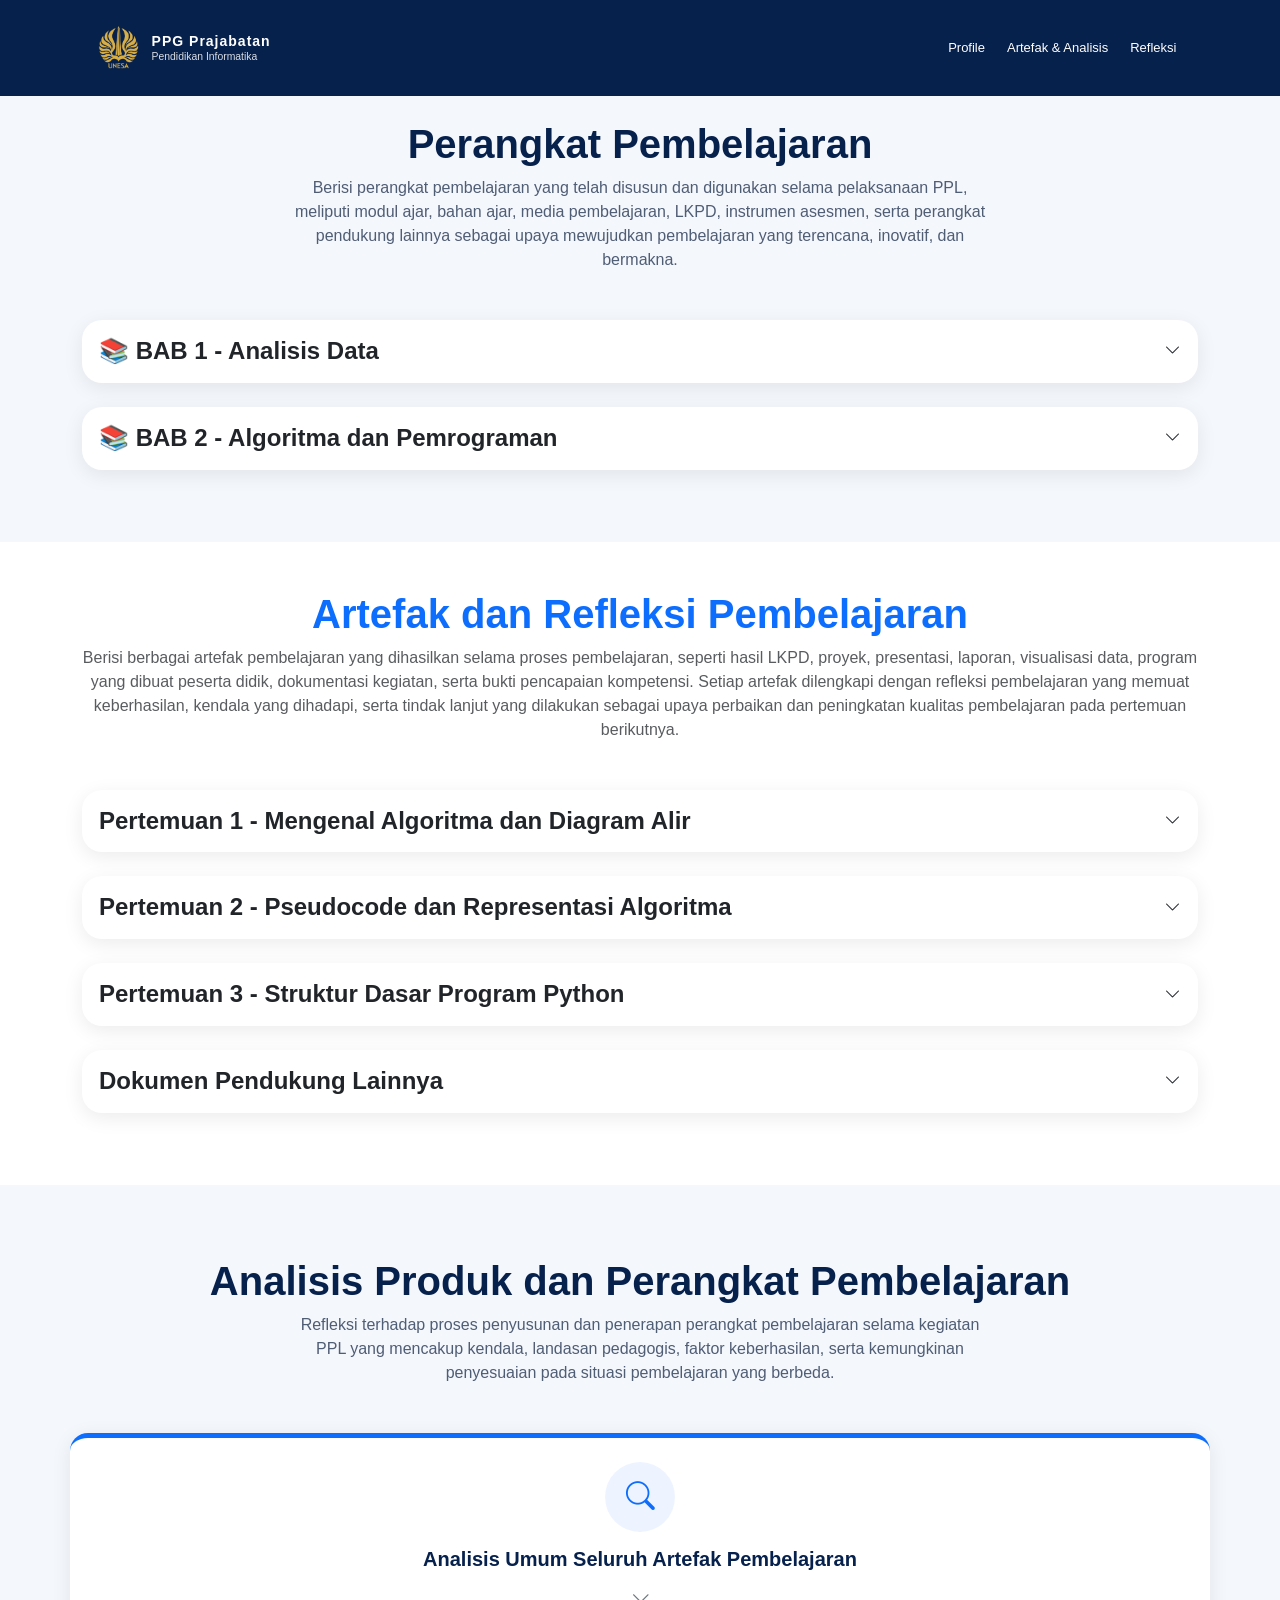
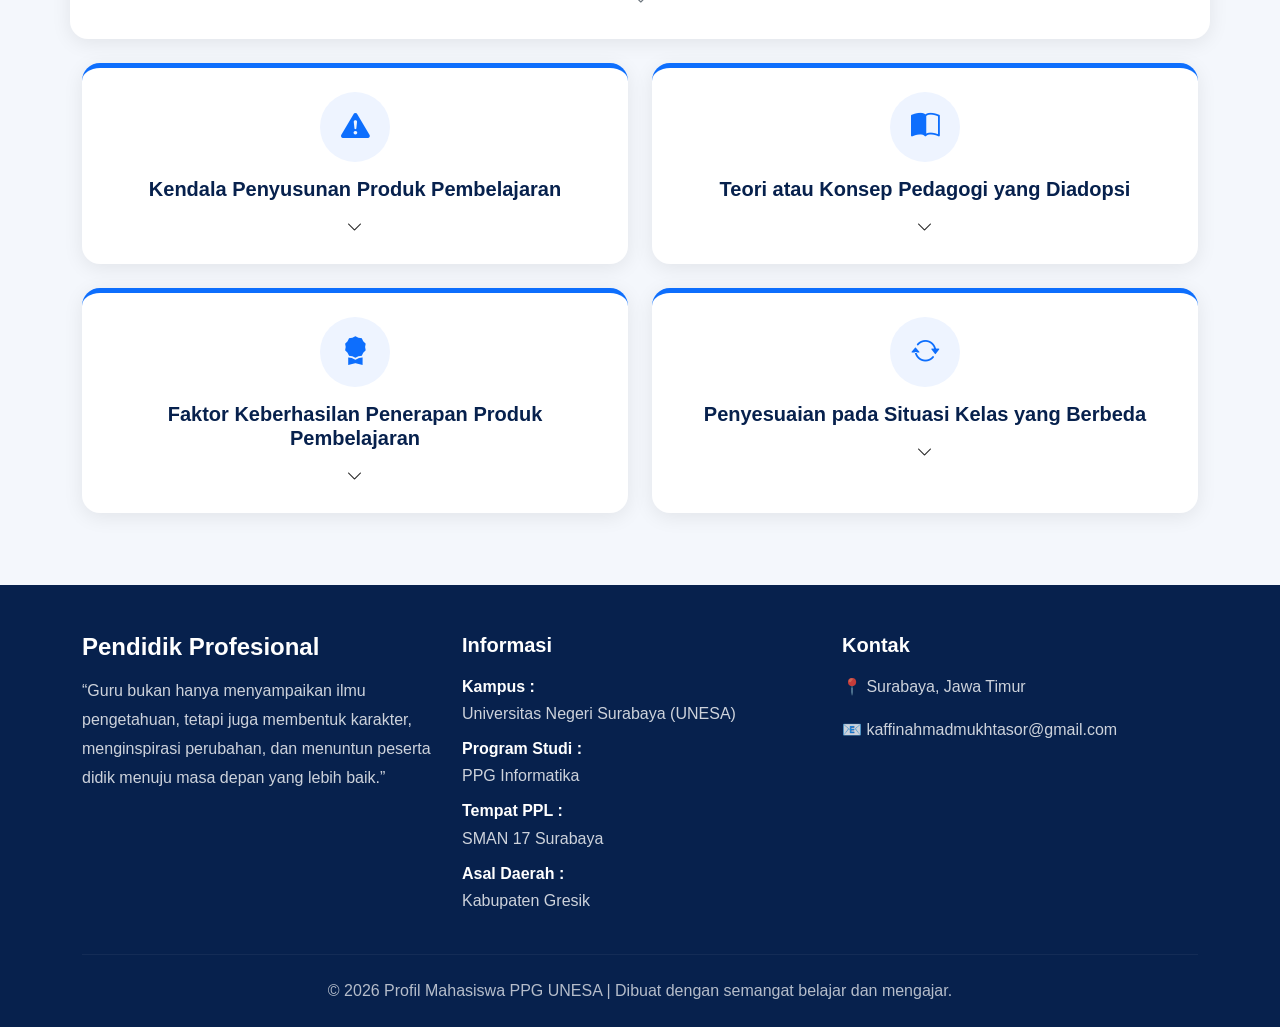
==== commit 6f3c56d9: "Update artefak.html" ====
--- a/artefak.html
+++ b/artefak.html
@@ -1600,7 +1600,7 @@
         </div>
 
         <!-- Isi Dropdown -->
-        <div class="collapse mt-3" id="keberhasilanCollapse">
+        <div class="collapse mt-3" id="keberhasilanCollapse ">
 
             <div class="analysis-content">
 
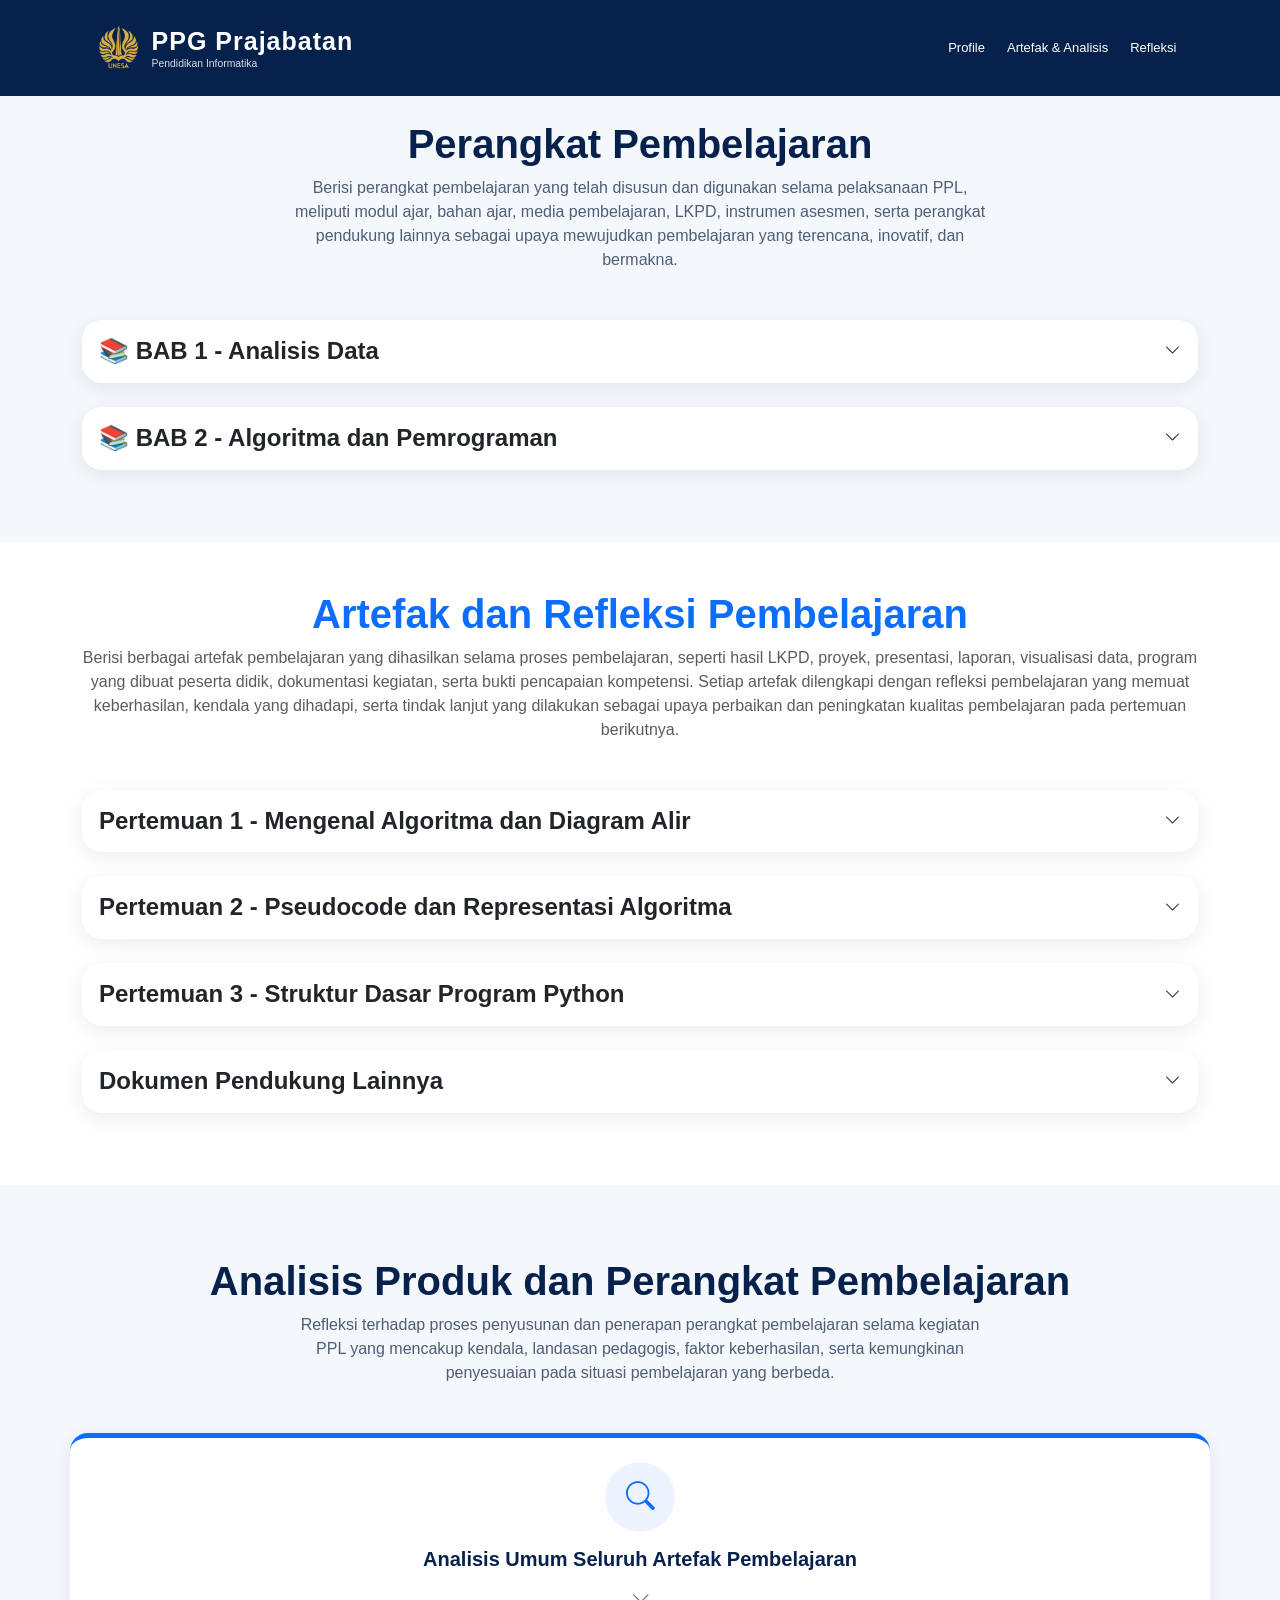
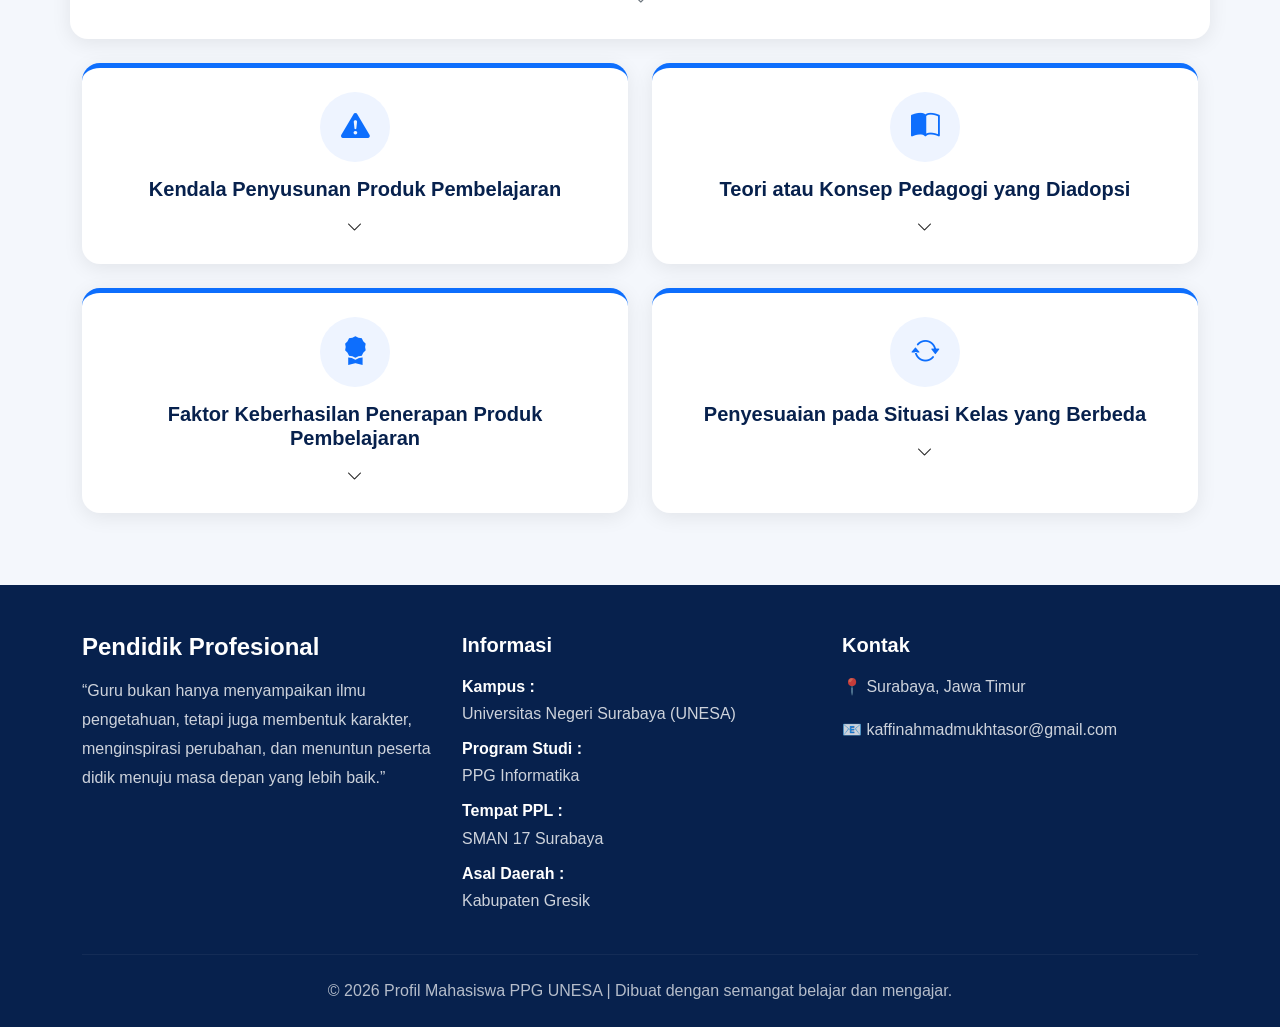
==== commit 8b3e6922: "wikwok" ====
--- a/artefak.html
+++ b/artefak.html
@@ -1148,78 +1148,152 @@
 
                 </button>
                 <div id="dokumenpendukung" class="collapse px-3 pb-3">
-                
-                    <!-- excel -->
-                    <div class="resource-item border rounded p-3 d-flex justify-content-between align-items-center">
-
-                        <div class="d-flex gap-3 align-items-center">
-
-                            <i class="bi bi-file-earmark-excel-fill text-success fs-2"></i>
-
-                            <div>
-
-                                <div class="fw-bold">
-                                    Nilai Kelas X-6
-                                </div>
-
-                                <small class="text-muted">
-                                    Dokumen Excel
-                                </small>
-
-                            </div>
-
-                        </div>
-
-                        <button class="btn btn-outline-success btn-sm open-excel"
-                                data-title="Hasil Analisis Data Siswa"
-                                data-excel="https://kaffin190176.github.io/portofolio/file/artefak/Nilai X-6.xlsx"
-                                data-bs-toggle="modal"
-                                data-bs-target="#excelModal">
-
-                            Lihat Excel
-
-                        </button>
-
-                    </div>
-
-                    
-
-                    <div class="resource-item border rounded p-3 d-flex justify-content-between align-items-center mt-3">
-
-                        <div class="d-flex gap-3 align-items-center">
-
-                            <i class="bi bi-file-earmark-pdf-fill text-danger fs-2"></i>
-
-                            <div>
-                                <div class="fw-bold">
-                                    Refleksi 
-                                </div>
-
-                                <small class="text-muted">
-                                    Kumpulan hasil pekerjaan peserta didik
-                                </small>
-                            </div>
-
-                        </div>
-
-                        <button class="btn btn-outline-danger btn-sm"
-                                data-pdf="file/artefak/LK 4 Refleksi Pembelajaran Praktik Terbimbing Siklus 2.pdf"
-                                data-bs-toggle="modal"
-                                data-bs-target="#pdfModal">
-
-                            Lihat
-
-                        </button>
-
-                    </div>
-
-
-
-
-
-
-
-                </div>
+
+    <!-- Absensi dan Penilaian -->
+    <div class="resource-item border rounded p-3 d-flex justify-content-between align-items-center">
+
+        <div class="d-flex gap-3 align-items-center">
+
+            <i class="bi bi-clipboard-data-fill text-primary fs-2"></i>
+
+            <div>
+                <div class="fw-bold">
+                    Absensi dan Penilaian
+                </div>
+
+                <small class="text-muted">
+                    Rekap absensi dan hasil penilaian peserta didik
+                </small>
+            </div>
+
+        </div>
+
+        <a href="https://drive.google.com/drive/folders/1nDR74tB6jHiSXsDPkaJFUb13ae52vfAt?usp=drive_link"
+           target="_blank"
+           class="btn btn-outline-primary btn-sm">
+
+            Buka Folder
+
+        </a>
+
+    </div>
+
+    <!-- Asesmen -->
+    <div class="resource-item border rounded p-3 d-flex justify-content-between align-items-center mt-3">
+
+        <div class="d-flex gap-3 align-items-center">
+
+            <i class="bi bi-file-earmark-check-fill text-success fs-2"></i>
+
+            <div>
+                <div class="fw-bold">
+                    Asesmen
+                </div>
+
+                <small class="text-muted">
+                    Kumpulan instrumen asesmen diagnostik, formatif, dan sumatif
+                </small>
+            </div>
+
+        </div>
+
+        <a href="https://drive.google.com/drive/folders/1h_e7J2ELzUHao-ktKdmVKWUls9jQq27v?usp=sharing"
+           target="_blank"
+           class="btn btn-outline-success btn-sm">
+
+            Buka Folder
+
+        </a>
+
+    </div>
+
+    <!-- Dokumentasi -->
+    <div class="resource-item border rounded p-3 d-flex justify-content-between align-items-center mt-3">
+
+        <div class="d-flex gap-3 align-items-center">
+
+            <i class="bi bi-images text-warning fs-2"></i>
+
+            <div>
+                <div class="fw-bold">
+                    Dokumentasi
+                </div>
+
+                <small class="text-muted">
+                    Dokumentasi kegiatan pembelajaran dan PPL
+                </small>
+            </div>
+
+        </div>
+
+        <a href="https://drive.google.com/drive/folders/1jxQkII3ShdWIaZVPVF8srjCohTHpzXJ9?usp=drive_link"
+           target="_blank"
+           class="btn btn-outline-warning btn-sm">
+
+            Buka Folder
+
+        </a>
+
+    </div>
+
+    <!-- Modul Ajar -->
+    <div class="resource-item border rounded p-3 d-flex justify-content-between align-items-center mt-3">
+
+        <div class="d-flex gap-3 align-items-center">
+
+            <i class="bi bi-journal-text text-danger fs-2"></i>
+
+            <div>
+                <div class="fw-bold">
+                    Modul Ajar
+                </div>
+
+                <small class="text-muted">
+                    Kumpulan modul ajar yang digunakan selama PPL
+                </small>
+            </div>
+
+        </div>
+
+        <a href="https://drive.google.com/drive/folders/1DZQLQY8ZlZcp97l9Si8Zhb80C8-_ZGXD?usp=drive_link"
+           target="_blank"
+           class="btn btn-outline-danger btn-sm">
+
+            Buka Folder
+
+        </a>
+
+    </div>
+<!-- Penilaian Guru Pamong -->
+<div class="resource-item border rounded p-3 d-flex justify-content-between align-items-center mt-3">
+
+    <div class="d-flex gap-3 align-items-center">
+
+        <i class="bi bi-award-fill text-info fs-2"></i>
+
+        <div>
+            <div class="fw-bold">
+                Penilaian Guru Pamong
+            </div>
+
+            <small class="text-muted">
+                Dokumen hasil penilaian dan umpan balik dari guru pamong selama kegiatan PPL
+            </small>
+        </div>
+
+    </div>
+
+    <a href="https://drive.google.com/drive/folders/1gJvqcta-cS08Bb_8EZUqjESVyqLDNVRk?usp=sharing"
+       target="_blank"
+       class="btn btn-outline-info btn-sm">
+
+        Buka Folder
+
+    </a>
+
+</div>
+</div>
+
 
             </div>
 
@@ -1254,7 +1328,7 @@
 
                 <div class="analysis-header"
                     data-bs-toggle="collapse"
-                    data-bs-target="#kendalaCollapse">
+                    data-bs-target="#analisiss">
 
                     <div class="analysis-icon">
                         <i class="bi bi-search"></i>
@@ -1270,7 +1344,7 @@
 
                 </div>
 
-                <div class="collapse" id="kendalaCollapse">
+                <div class="collapse" id="analisiss">
 
                     <div class="analysis-content">
 
@@ -1278,7 +1352,7 @@
                             <span class="badge bg-primary analysis-badge">
                                 Konteks
                             </span>
-                            <p>
+                            <p  class="mt-3" style="line-height:1.9; text-align:justify; text-indent: 40px;">
                                 Artefak pembelajaran yang disusun selama kegiatan PPL Terbimbing meliputi asesmen diagnostik, modul ajar, LKPD, media pembelajaran, instrumen asesmen, serta media interaktif berupa Blooket. Pengembangan artefak dilakukan secara bertahap melalui tiga siklus pembelajaran. Pada siklus pertama, pembelajaran masih dilaksanakan secara sederhana tanpa menggunakan modul ajar dan LKPD, sehingga kegiatan belajar lebih berfokus pada penyampaian materi dan pemberian tugas. Pada siklus kedua, mulai disusun perangkat pembelajaran yang lebih lengkap untuk mendukung proses belajar yang lebih terarah. Selanjutnya, pada siklus ketiga dilakukan penyempurnaan berdasarkan hasil refleksi dan masukan guru pamong dengan menambahkan aktivitas pembelajaran interaktif menggunakan Blooket untuk meningkatkan keterlibatan peserta didik.
                             </p>
                         </div>
@@ -1287,7 +1361,7 @@
                             <span class="badge bg-success analysis-badge">
                                 Tujuan
                             </span>
-                            <p>
+                            <p  class="mt-3" style="line-height:1.9; text-align:justify; text-indent: 40px;">
                                Penyusunan artefak pembelajaran bertujuan untuk membantu guru merancang dan melaksanakan pembelajaran yang sistematis, terstruktur, dan berpusat pada peserta didik. Selain itu, artefak tersebut dirancang untuk mendukung ketercapaian tujuan pembelajaran melalui kegiatan yang lebih aktif, memberikan pengalaman belajar yang bermakna, serta memudahkan guru dalam melakukan evaluasi dan refleksi terhadap proses pembelajaran. Penggunaan berbagai artefak juga bertujuan menciptakan suasana belajar yang lebih menarik sehingga peserta didik memiliki motivasi dan partisipasi yang lebih tinggi selama pembelajaran berlangsung.
                             </p>
                         </div>
@@ -1298,7 +1372,7 @@
                             <span class="badge bg-info text-dark analysis-badge">
                                 Kelebihan
                             </span>
-                            <p>
+                            <p  class="mt-3" style="line-height:1.9; text-align:justify; text-indent: 40px;">
                                 Artefak yang dikembangkan mampu memberikan arah yang lebih jelas dalam pelaksanaan pembelajaran karena setiap kegiatan telah dirancang sesuai tujuan pembelajaran yang ingin dicapai. Modul ajar membantu guru mengelola alur pembelajaran secara sistematis, sedangkan LKPD memberikan kesempatan kepada peserta didik untuk belajar secara aktif melalui berbagai aktivitas yang terstruktur. Asesmen diagnostik membantu mengidentifikasi kemampuan awal peserta didik sehingga pembelajaran dapat dirancang lebih sesuai dengan kebutuhan mereka. Selain itu, penggunaan media interaktif seperti Blooket terbukti meningkatkan antusiasme, partisipasi, dan keterlibatan peserta didik dalam proses pembelajaran. Artefak yang dikembangkan juga mendukung terciptanya pembelajaran yang lebih berpusat pada peserta didik dibandingkan pembelajaran yang hanya berfokus pada penyampaian materi.
                             </p>
                         </div>
@@ -1306,7 +1380,7 @@
                             <span class="badge bg-warning text-dark analysis-badge">
                                 Kekurangan
                             </span>
-                            <p>
+                            <p  class="mt-3" style="line-height:1.9; text-align:justify; text-indent: 40px;">
                                 Meskipun telah mengalami pengembangan dan perbaikan pada setiap siklus, artefak pembelajaran yang disusun masih memiliki beberapa keterbatasan. Pada tahap awal, perangkat pembelajaran belum sepenuhnya mampu mengakomodasi kebutuhan belajar peserta didik karena belum didukung oleh asesmen diagnostik dan perencanaan yang terstruktur. Pada siklus berikutnya, pembelajaran yang terlalu berfokus pada pengerjaan LKPD membuat kegiatan belajar menjadi kurang bervariasi dan cenderung monoton. Selain itu, efektivitas penggunaan media pembelajaran sangat dipengaruhi oleh kondisi kelas, ketersediaan sarana, serta kemampuan guru dalam mengelola aktivitas pembelajaran. Oleh karena itu, artefak yang telah disusun masih memerlukan penyempurnaan agar lebih adaptif terhadap berbagai kondisi dan karakteristik peserta didik.
                             </p>
                         </div>
@@ -1315,7 +1389,7 @@
                             <span class="badge bg-secondary analysis-badge">
                                 Kajian Teori
                             </span>
-                            <p>
+                            <p  class="mt-3" style="line-height:1.9; text-align:justify; text-indent: 40px;">
                                 Pengembangan artefak pembelajaran didasarkan pada berbagai teori dan konsep yang dipelajari selama PPG Prajabatan. Penggunaan asesmen diagnostik mencerminkan penerapan prinsip Teaching at the Right Level (TaRL) yang menekankan pentingnya memahami kemampuan awal peserta didik sebelum merancang pembelajaran. Penyusunan modul ajar dan LKPD mengacu pada prinsip constructive alignment, yaitu keselarasan antara tujuan pembelajaran, aktivitas pembelajaran, dan asesmen. Penggunaan aktivitas diskusi, eksplorasi, dan media interaktif menunjukkan penerapan teori konstruktivisme yang memandang bahwa peserta didik membangun pengetahuannya melalui pengalaman belajar yang aktif. Selain itu, pengembangan pembelajaran dari siklus pertama hingga siklus ketiga mencerminkan penerapan pembelajaran berpusat pada peserta didik (Student-Centered Learning) dan prinsip refleksi berkelanjutan. Inovasi penggunaan Blooket juga mendukung terciptanya lingkungan belajar yang lebih menarik dan memotivasi peserta didik untuk terlibat aktif dalam proses pembelajaran. Seluruh artefak yang dikembangkan sejalan dengan Filosofi Pendidikan Indonesia yang menempatkan guru sebagai fasilitator dan penuntun dalam membantu peserta didik berkembang sesuai potensi dan kebutuhannya.
                             </p>
                         </div>
@@ -1355,7 +1429,7 @@
 
             <div class="analysis-content">
 
-                <p style="text-align: justify;">
+                <p  class="mt-3" style="line-height:1.9; text-align:justify; text-indent: 40px;">
                     Dalam proses penyusunan perangkat pembelajaran, kendala utama
                     yang saya hadapi adalah menyelaraskan seluruh komponen
                     pembelajaran agar saling terhubung secara sistematis.
@@ -1368,7 +1442,7 @@
                     pembelajaran.
                 </p>
                 <br>
-                <p style="text-align: justify;">
+                <p  class="mt-3" style="line-height:1.9; text-align:justify; text-indent: 40px;">
                     Selain itu, saya mengalami tantangan dalam menentukan
                     aktivitas pembelajaran yang sesuai dengan karakteristik
                     peserta didik. Pada awal pelaksanaan pembelajaran,
@@ -1384,7 +1458,7 @@
                 </p>
                 <br>
 
-                <p style="text-align: justify;">
+                <p  class="mt-3" style="line-height:1.9; text-align:justify; text-indent: 40px;">
                     Kendala lainnya adalah pengelolaan waktu pembelajaran.
                     Model pembelajaran berbasis proyek (Project Based Learning)
                     membutuhkan waktu yang cukup panjang untuk diskusi,
@@ -1431,7 +1505,7 @@
 
             <div class="analysis-content">
 
-                <p style="text-align: justify;">
+                <p  class="mt-3" style="line-height:1.9; text-align:justify; text-indent: 40px;">
                     Penyusunan perangkat pembelajaran mengadopsi beberapa teori
                     dan konsep pedagogi yang dipelajari selama PPG Prajabatan.
                     Model utama yang digunakan adalah Project Based Learning
@@ -1444,7 +1518,7 @@
                 </p>
                 <br>
 
-                <p style="text-align: justify;">
+                <p  class="mt-3" style="line-height:1.9; text-align:justify; text-indent: 40px;">
                     Selain itu, perangkat pembelajaran juga mengadopsi
                     pendekatan Student-Centered Learning yang menempatkan
                     peserta didik sebagai subjek utama dalam proses
@@ -1454,7 +1528,7 @@
                 </p>
                 <br>
 
-                <p style="text-align: justify;">
+                <p  class="mt-3" style="line-height:1.9; text-align:justify; text-indent: 40px;">
                     Penyusunan asesmen diagnostik sebelum pembelajaran
                     menunjukkan penerapan prinsip Teaching at the Right Level
                     (TaRL), yaitu pembelajaran yang disesuaikan dengan
@@ -1466,7 +1540,7 @@
                 </p>
                 <br>
 
-                <p style="text-align: justify;">
+                <p  class="mt-3" style="line-height:1.9; text-align:justify; text-indent: 40px;">
                     Penggunaan asesmen formatif, asesmen sumatif, penilaian
                     produk, presentasi, dan tes tertulis juga menunjukkan
                     penerapan asesmen autentik yang tidak hanya menilai hasil
@@ -1514,7 +1588,7 @@
 
                         <div class="analysis-content">
 
-                            <p style="text-align: justify;">
+                            <p  class="mt-3" style="line-height:1.9; text-align:justify; text-indent: 40px;">
                                 Keberhasilan penerapan perangkat pembelajaran didukung oleh
                                 perencanaan yang sistematis melalui penyusunan modul ajar,
                                 asesmen diagnostik, LKPD, media pembelajaran, dan instrumen
@@ -1522,40 +1596,36 @@
                                 pembelajaran, aktivitas pembelajaran, dan asesmen membantu
                                 peserta didik mencapai kompetensi yang diharapkan secara
                                 lebih terarah.
-                            </p>
-                            <br>
-
-                            <p style="text-align: justify;">
+                            </p>    
+
+                            <p  class="mt-3" style="line-height:1.9; text-align:justify; text-indent: 40px;">
                                 Faktor keberhasilan berikutnya adalah penggunaan asesmen
                                 diagnostik pada awal pembelajaran. Melalui asesmen ini,
                                 kemampuan awal peserta didik dapat dipetakan sehingga guru
                                 dapat menyesuaikan strategi pembelajaran dengan kebutuhan
                                 belajar siswa. Hal tersebut membuat proses pembelajaran
                                 menjadi lebih efektif dan sesuai dengan karakteristik kelas.
-                            </p>
-                            <br>
-
-                            <p style="text-align: justify;">
+                            </p>    
+
+                            <p  class="mt-3" style="line-height:1.9; text-align:justify; text-indent: 40px;">
                                 Penggunaan berbagai bentuk asesmen, seperti penilaian
                                 produk, presentasi, dan tes tertulis, juga memberikan
                                 gambaran yang lebih komprehensif mengenai kemampuan peserta
                                 didik. Penilaian tidak hanya berfokus pada hasil akhir,
                                 tetapi juga memperhatikan proses belajar, kemampuan berpikir
                                 kritis, kreativitas, dan keterampilan komunikasi siswa.
-                            </p>
-                            <br>
-
-                            <p style="text-align: justify;">
+                            </p>    
+
+                            <p  class="mt-3" style="line-height:1.9; text-align:justify; text-indent: 40px;">
                                 Selain itu, penggunaan media pembelajaran interaktif seperti
                                 Blooket berhasil meningkatkan motivasi dan keterlibatan
                                 peserta didik dalam pembelajaran. Siswa menjadi lebih
                                 antusias mengikuti kegiatan belajar, aktif berdiskusi,
                                 serta lebih siap memahami materi sebelum mengerjakan LKPD
                                 dan tugas pembelajaran lainnya.
-                            </p>
-                            <br>
-
-                            <p style="text-align: justify;">
+                            </p>    
+
+                            <p  class="mt-3" style="line-height:1.9; text-align:justify; text-indent: 40px;">
                                 Faktor penting lainnya adalah adanya refleksi berkelanjutan
                                 pada setiap siklus pembelajaran. Hasil refleksi dan masukan
                                 dari guru pamong menjadi dasar untuk melakukan perbaikan
@@ -1563,8 +1633,7 @@
                                 mengembangkan pembelajaran yang semakin interaktif,
                                 berpusat pada peserta didik, dan sesuai dengan kebutuhan
                                 kelas.
-                            </p>
-                            <br>
+                            </p>    
 
                         </div>
 
@@ -1600,11 +1669,11 @@
         </div>
 
         <!-- Isi Dropdown -->
-        <div class="collapse mt-3" id="keberhasilanCollapse ">
+        <div class="collapse mt-3" id="keberhasilanCollapse">
 
             <div class="analysis-content">
 
-                <p style="text-align: justify;">
+                <p  class="mt-3" style="line-height:1.9; text-align:justify; text-indent: 40px;">
                     Perangkat pembelajaran yang telah disusun bersifat fleksibel
                     dan dapat disesuaikan dengan karakteristik peserta didik,
                     kondisi kelas, serta ketersediaan sarana dan prasarana.
@@ -1612,9 +1681,8 @@
                     dapat tercapai meskipun diterapkan pada situasi yang
                     berbeda.
                 </p>
-                <br>
-
-                <p style="text-align: justify;">
+
+                <p  class="mt-3" style="line-height:1.9; text-align:justify; text-indent: 40px;">
                     Pada kelas dengan kemampuan awal yang lebih rendah,
                     aktivitas pembelajaran dapat disederhanakan melalui
                     pemberian contoh yang lebih banyak, pendampingan yang lebih
@@ -1626,7 +1694,7 @@
                 </p>
                 <br>
 
-                <p style="text-align: justify;">
+                <p  class="mt-3" style="line-height:1.9; text-align:justify; text-indent: 40px;">
                     Media pembelajaran juga dapat disesuaikan dengan kondisi
                     sekolah. Penggunaan media digital seperti Blooket dapat
                     diterapkan ketika fasilitas teknologi mendukung. Namun,
@@ -1638,7 +1706,7 @@
                 </p>
                 <br>
 
-                <p style="text-align: justify;">
+                <p  class="mt-3" style="line-height:1.9; text-align:justify; text-indent: 40px;">
                     Bentuk asesmen yang digunakan juga dapat dimodifikasi sesuai
                     kebutuhan pembelajaran. Selain tes tertulis, penilaian dapat
                     dilakukan melalui presentasi, proyek, demonstrasi, maupun
@@ -1649,7 +1717,7 @@
                 </p>
                 <br>
 
-                <p style="text-align: justify;">
+                <p  class="mt-3" style="line-height:1.9; text-align:justify; text-indent: 40px;">
                     Pengalaman selama tiga siklus pembelajaran menunjukkan bahwa
                     perangkat pembelajaran yang efektif bukanlah perangkat yang
                     bersifat kaku, melainkan perangkat yang dapat terus
--- a/style.css
+++ b/style.css
@@ -40,7 +40,7 @@
 
     .navbar-brand span{
       color:white;
-      font-size:14px;
+      font-size:25px;
       font-weight:300;
       letter-spacing:1px;
     }
@@ -48,6 +48,7 @@
     .nav-link{
       color:white !important;
       font-weight:500;
+      font-size:30px;
       transition:0.3s;
     }
     .navbar-brand small{
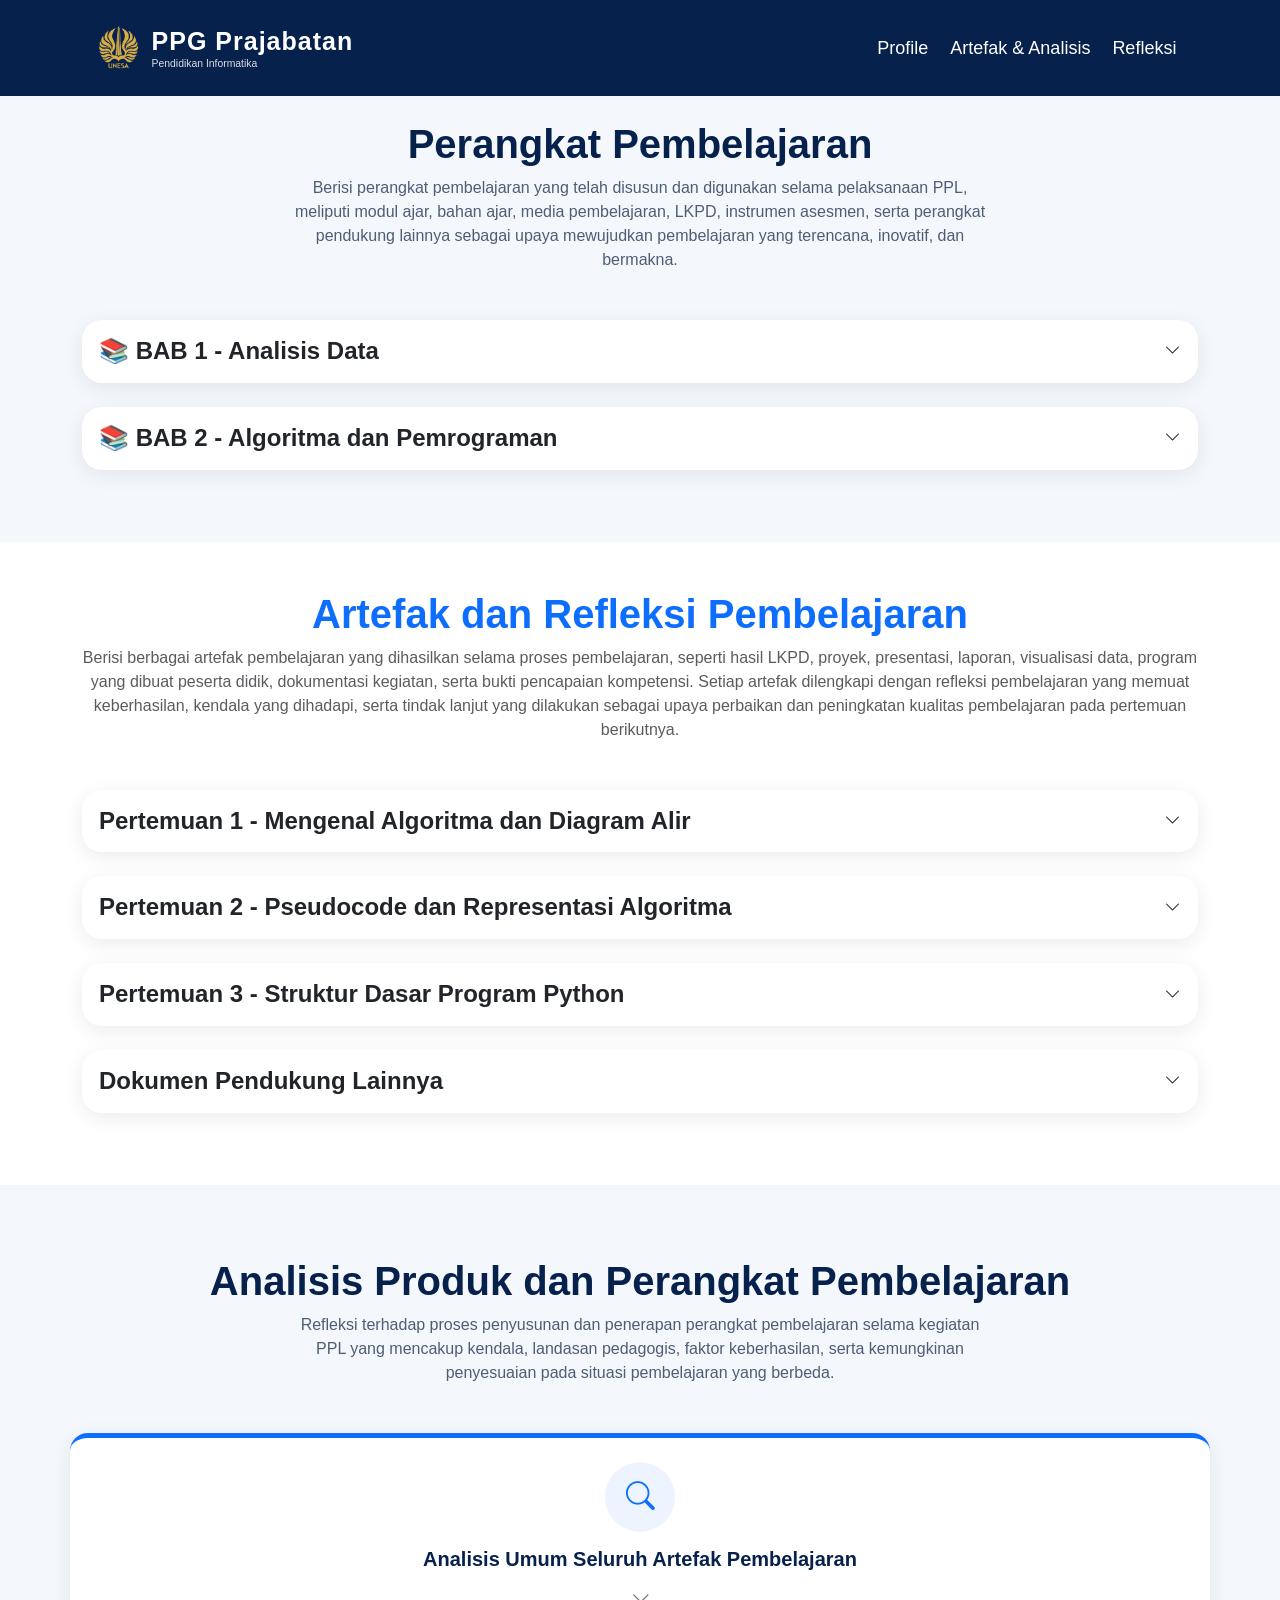
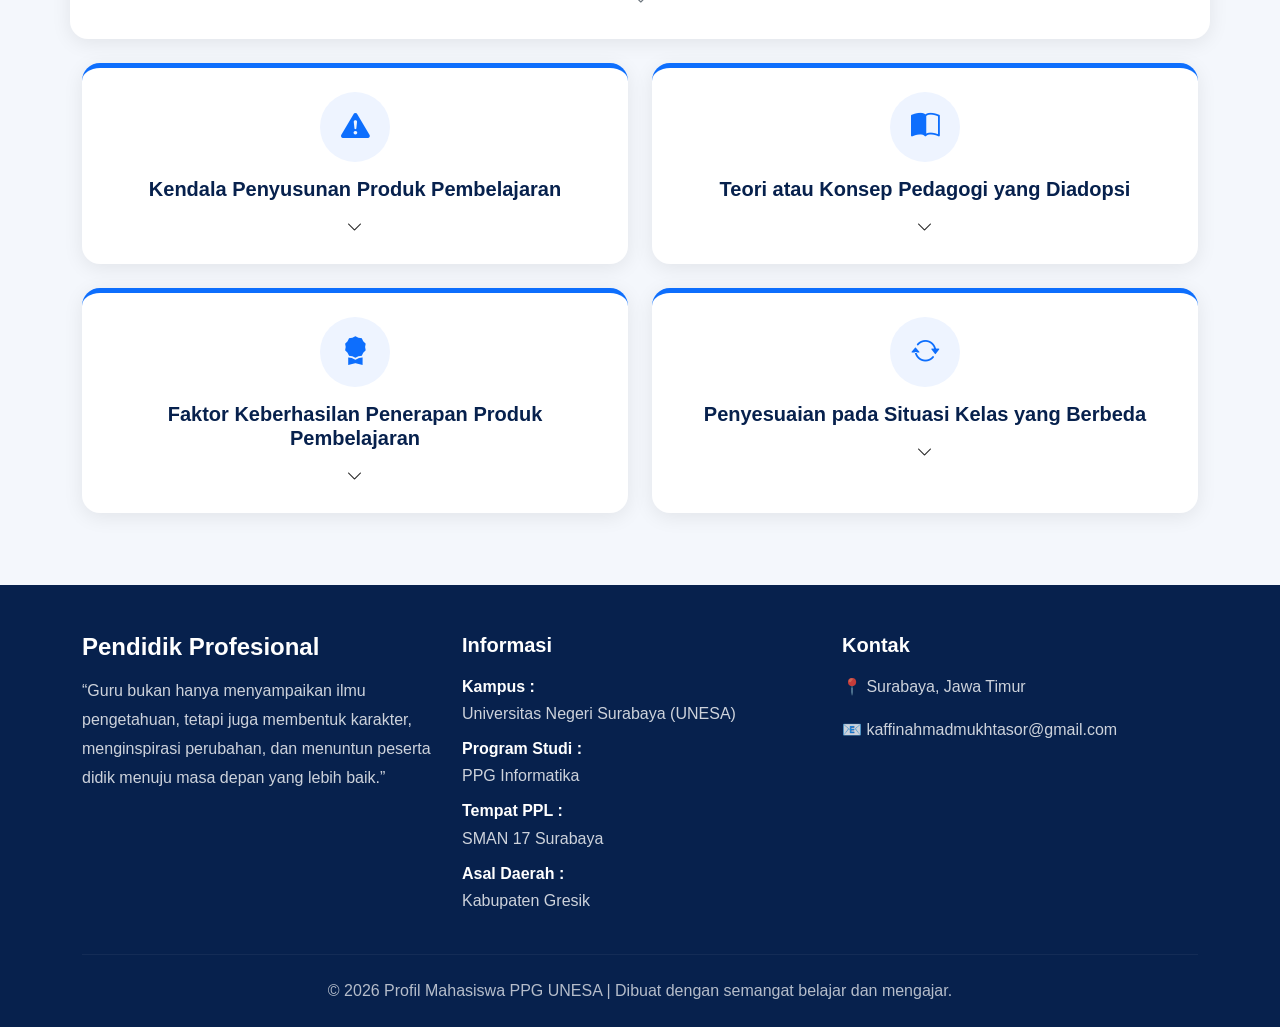
==== commit 7228e7c9: "yes" ====
--- a/artefak.html
+++ b/artefak.html
@@ -1441,7 +1441,7 @@
                     setiap komponen benar-benar mendukung ketercapaian tujuan
                     pembelajaran.
                 </p>
-                <br>
+               
                 <p  class="mt-3" style="line-height:1.9; text-align:justify; text-indent: 40px;">
                     Selain itu, saya mengalami tantangan dalam menentukan
                     aktivitas pembelajaran yang sesuai dengan karakteristik
@@ -1456,7 +1456,7 @@
                     lebih interaktif melalui penggunaan media Blooket dan
                     diskusi kelompok.
                 </p>
-                <br>
+           
 
                 <p  class="mt-3" style="line-height:1.9; text-align:justify; text-indent: 40px;">
                     Kendala lainnya adalah pengelolaan waktu pembelajaran.
@@ -1516,7 +1516,7 @@
                     hanya memahami konsep secara teoritis, tetapi juga
                     menerapkannya dalam pemecahan masalah nyata.
                 </p>
-                <br>
+           
 
                 <p  class="mt-3" style="line-height:1.9; text-align:justify; text-indent: 40px;">
                     Selain itu, perangkat pembelajaran juga mengadopsi
@@ -1526,7 +1526,7 @@
                     kelompok, presentasi, pengerjaan proyek, serta refleksi
                     peserta didik terhadap proses belajar yang telah dilakukan.
                 </p>
-                <br>
+             
 
                 <p  class="mt-3" style="line-height:1.9; text-align:justify; text-indent: 40px;">
                     Penyusunan asesmen diagnostik sebelum pembelajaran
@@ -1538,7 +1538,7 @@
                     layanan belajar sesuai dengan kebutuhan dan capaian
                     belajarnya.
                 </p>
-                <br>
+             
 
                 <p  class="mt-3" style="line-height:1.9; text-align:justify; text-indent: 40px;">
                     Penggunaan asesmen formatif, asesmen sumatif, penilaian
@@ -1548,7 +1548,7 @@
                     pemecahan masalah, kreativitas, dan kemampuan komunikasi
                     peserta didik.
                 </p>
-                <br>
+              
 
             </div>
 
@@ -1692,7 +1692,7 @@
                     melalui tugas pengayaan, proyek yang lebih kompleks, dan
                     tantangan pemecahan masalah yang lebih mendalam.
                 </p>
-                <br>
+         
 
                 <p  class="mt-3" style="line-height:1.9; text-align:justify; text-indent: 40px;">
                     Media pembelajaran juga dapat disesuaikan dengan kondisi
@@ -1704,7 +1704,7 @@
                     kasus yang tetap mampu melibatkan peserta didik secara
                     aktif.
                 </p>
-                <br>
+             
 
                 <p  class="mt-3" style="line-height:1.9; text-align:justify; text-indent: 40px;">
                     Bentuk asesmen yang digunakan juga dapat dimodifikasi sesuai
@@ -1715,7 +1715,7 @@
                     lebih komprehensif sesuai konteks pembelajaran yang
                     berlangsung.
                 </p>
-                <br>
+           
 
                 <p  class="mt-3" style="line-height:1.9; text-align:justify; text-indent: 40px;">
                     Pengalaman selama tiga siklus pembelajaran menunjukkan bahwa
@@ -1727,7 +1727,7 @@
                     berkelanjutan menjadi bagian penting dalam pengembangan
                     perangkat pembelajaran.
                 </p>
-                <br>
+              
 
             </div>
 
--- a/style.css
+++ b/style.css
@@ -218,7 +218,7 @@
 
     }
     .nav-custom{
-    font-size:13px;
+    font-size:18px;
     padding:6px 10px !important;
     font-weight:500;
 }
